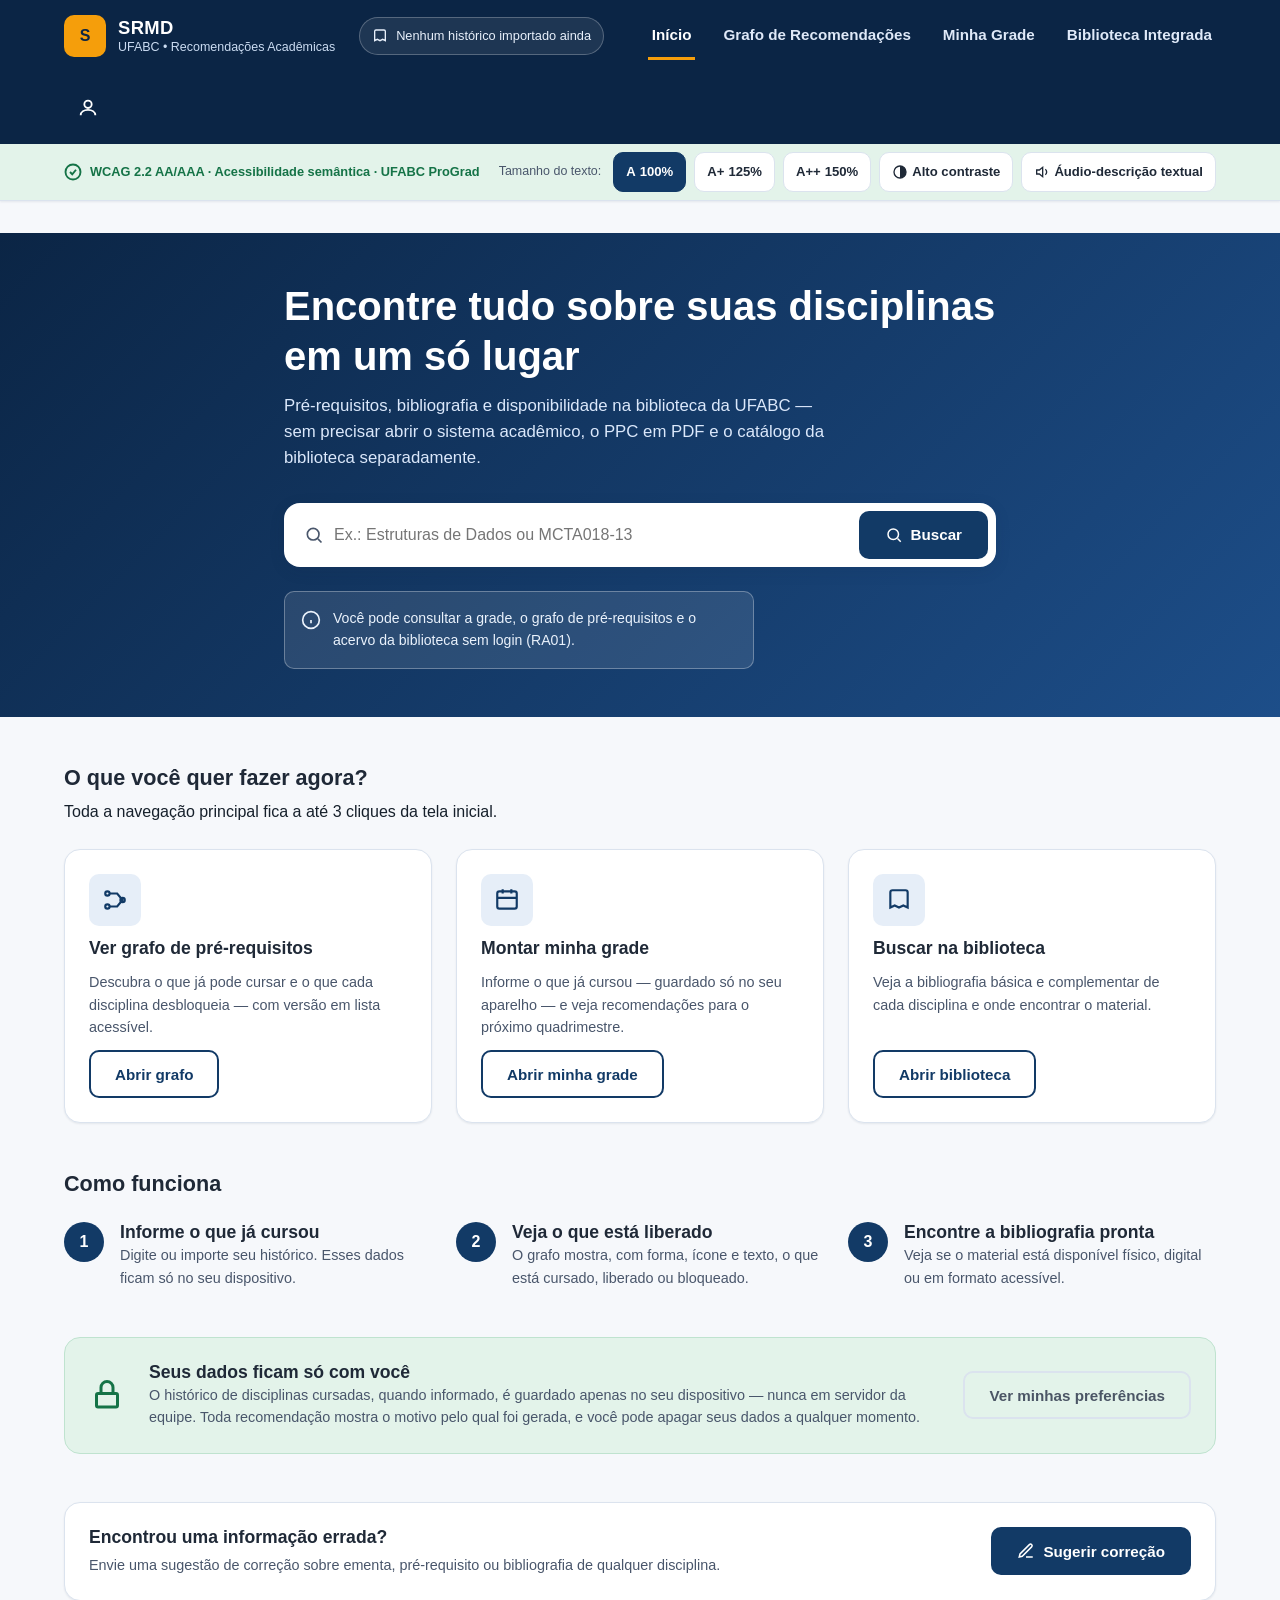
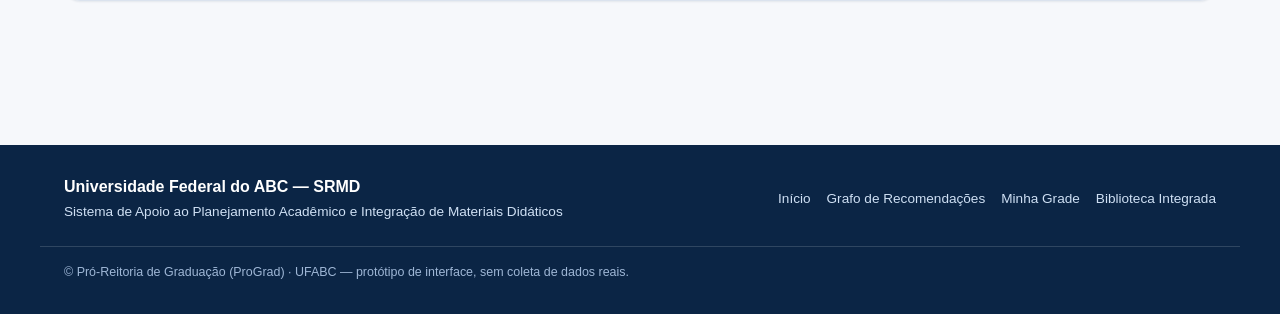
==== index.html @ f1bcd5de "Add files via upload" ====
<!DOCTYPE html>
<html lang="pt-BR">
<head>
<meta charset="UTF-8">
<meta name="viewport" content="width=device-width, initial-scale=1.0">
<title>SRMD — Sistema de Recomendação de Matérias e Disciplinas | UFABC</title>
<link rel="stylesheet" href="css/style.css">
</head>
<body>
<a class="skip-link" href="#conteudo-principal">Pular para o conteúdo principal</a>

<header class="site-header">
  <div class="header-top">
    <div class="container header-top-inner">
      <a class="brand" href="index.html" aria-label="SRMD, página inicial">
        <span class="brand-logo" aria-hidden="true">S</span>
        <span class="brand-text">
          <span class="brand-mark">SRMD</span>
          <span class="brand-sub">UFABC • Recomendações Acadêmicas</span>
        </span>
      </a>
      <span class="history-chip">
        <svg viewBox="0 0 24 24" fill="none" stroke="currentColor" stroke-width="2" aria-hidden="true"><path d="M4 19V5a2 2 0 0 1 2-2h12a2 2 0 0 1 2 2v14l-4-2-4 2-4-2-4 2z"/></svg>
        <span>Nenhum histórico importado ainda</span>
      </span>
      <nav class="main-nav" aria-label="Navegação principal" id="main-nav-mobile">
        <ul>
          <li><a href="index.html" aria-current="page">Início</a></li>
          <li><a href="grafo.html">Grafo de Recomendações</a></li>
          <li><a href="grade.html">Minha Grade</a></li>
          <li><a href="biblioteca.html">Biblioteca Integrada</a></li>
        </ul>
      </nav>
      <button class="icon-btn user-btn" aria-label="Minha conta (login opcional)" title="Login opcional (RA02)">
        <svg viewBox="0 0 24 24" fill="none" stroke="currentColor" stroke-width="2" aria-hidden="true"><circle cx="12" cy="8" r="4"/><path d="M4 20c0-4 4-6 8-6s8 2 8 6"/></svg>
      </button>
      <button class="icon-btn nav-toggle" aria-label="Abrir menu de navegação" aria-expanded="false" aria-controls="main-nav-mobile">
        <svg viewBox="0 0 24 24" fill="none" stroke="currentColor" stroke-width="2" aria-hidden="true"><path d="M3 6h18M3 12h18M3 18h18"/></svg>
      </button>
    </div>
  </div>

  <div class="a11y-bar">
    <div class="container a11y-bar-inner">
      <span class="wcag-badge">
        <svg viewBox="0 0 24 24" fill="none" stroke="currentColor" stroke-width="2.5" aria-hidden="true"><circle cx="12" cy="12" r="10"/><path d="M8 12l3 3 5-6"/></svg>
        WCAG 2.2 AA/AAA · Acessibilidade semântica · UFABC ProGrad
      </span>
      <div class="a11y-controls" role="group" aria-label="Preferências de exibição">
        <span class="a11y-label">Tamanho do texto:</span>
        <button class="fontsize-btn" data-size="100" aria-pressed="true">A <span>100%</span></button>
        <button class="fontsize-btn" data-size="125" aria-pressed="false">A+ <span>125%</span></button>
        <button class="fontsize-btn" data-size="150" aria-pressed="false">A++ <span>150%</span></button>
        <button class="contrast-btn" id="contrast-toggle" aria-pressed="false">
          <svg viewBox="0 0 24 24" fill="none" stroke="currentColor" stroke-width="2" aria-hidden="true"><circle cx="12" cy="12" r="9"/><path d="M12 3a9 9 0 0 1 0 18z" fill="currentColor" stroke="none"/></svg>
          Alto contraste
        </button>
        <button class="audio-btn" id="audio-toggle" aria-pressed="false">
          <svg viewBox="0 0 24 24" fill="none" stroke="currentColor" stroke-width="2" aria-hidden="true"><path d="M4 9v6h4l5 4V5L8 9H4z"/><path d="M17 8a5 5 0 0 1 0 8"/></svg>
          Áudio-descrição textual
        </button>
      </div>
    </div>
  </div>
</header>

<main id="conteudo-principal">

  <section class="hero">
    <div class="container hero-inner">
      <h1>Encontre tudo sobre suas disciplinas em um só lugar</h1>
      <p data-readaloud>
        Pré-requisitos, bibliografia e disponibilidade na biblioteca da UFABC —
        sem precisar abrir o sistema acadêmico, o PPC em PDF e o catálogo da biblioteca separadamente.
      </p>

      <form class="search-form" action="grafo.html" role="search">
        <label for="busca-disciplina" class="sr-only">Buscar disciplina por nome ou código</label>
        <div class="input-wrap">
          <svg viewBox="0 0 24 24" fill="none" stroke="currentColor" stroke-width="2" aria-hidden="true"><circle cx="11" cy="11" r="7"/><path d="M21 21l-4.3-4.3"/></svg>
          <input type="search" id="busca-disciplina" name="busca" placeholder="Ex.: Estruturas de Dados ou MCTA018-13">
        </div>
        <button type="submit" class="btn btn-primary">
          <svg viewBox="0 0 24 24" fill="none" stroke="currentColor" stroke-width="2" aria-hidden="true"><circle cx="11" cy="11" r="7"/><path d="M21 21l-4.3-4.3"/></svg>
          Buscar
        </button>
      </form>

      <div class="hero-note">
        <svg viewBox="0 0 24 24" fill="none" stroke="currentColor" stroke-width="2" aria-hidden="true"><circle cx="12" cy="12" r="10"/><path d="M12 16v-4M12 8h.01"/></svg>
        <span>Você pode consultar a grade, o grafo de pré-requisitos e o acervo da biblioteca sem login (RA01).</span>
      </div>
    </div>
  </section>

  <div class="container">

    <section class="section" style="margin-top:var(--space-7);">
      <div class="section-head">
        <h2>O que você quer fazer agora?</h2>
        <p>Toda a navegação principal fica a até 3 cliques da tela inicial.</p>
      </div>
      <div class="quick-grid">
        <div class="card quick-card">
          <span class="quick-card-icon" aria-hidden="true">
            <svg viewBox="0 0 24 24" fill="none" stroke="currentColor" stroke-width="2"><circle cx="5" cy="6" r="2"/><circle cx="5" cy="18" r="2"/><circle cx="19" cy="12" r="2"/><path d="M7 6h7l5 6-5 6H7"/></svg>
          </span>
          <h3>Ver grafo de pré-requisitos</h3>
          <p class="text-muted" style="font-size:.9rem;">Descubra o que já pode cursar e o que cada disciplina desbloqueia — com versão em lista acessível.</p>
          <a class="btn btn-secondary" href="grafo.html">Abrir grafo</a>
        </div>
        <div class="card quick-card">
          <span class="quick-card-icon" aria-hidden="true">
            <svg viewBox="0 0 24 24" fill="none" stroke="currentColor" stroke-width="2"><rect x="3" y="4" width="18" height="16" rx="2"/><path d="M8 2v4M16 2v4M3 10h18"/></svg>
          </span>
          <h3>Montar minha grade</h3>
          <p class="text-muted" style="font-size:.9rem;">Informe o que já cursou — guardado só no seu aparelho — e veja recomendações para o próximo quadrimestre.</p>
          <a class="btn btn-secondary" href="grade.html">Abrir minha grade</a>
        </div>
        <div class="card quick-card">
          <span class="quick-card-icon" aria-hidden="true">
            <svg viewBox="0 0 24 24" fill="none" stroke="currentColor" stroke-width="2"><path d="M4 19V5a2 2 0 0 1 2-2h12a2 2 0 0 1 2 2v14l-4-2-4 2-4-2-4 2z"/></svg>
          </span>
          <h3>Buscar na biblioteca</h3>
          <p class="text-muted" style="font-size:.9rem;">Veja a bibliografia básica e complementar de cada disciplina e onde encontrar o material.</p>
          <a class="btn btn-secondary" href="biblioteca.html">Abrir biblioteca</a>
        </div>
      </div>
    </section>

    <section class="section">
      <div class="section-head">
        <h2>Como funciona</h2>
      </div>
      <div class="steps">
        <div class="step">
          <span class="step-num" aria-hidden="true">1</span>
          <div>
            <h3>Informe o que já cursou</h3>
            <p class="text-muted" style="font-size:.9rem;">Digite ou importe seu histórico. Esses dados ficam só no seu dispositivo.</p>
          </div>
        </div>
        <div class="step">
          <span class="step-num" aria-hidden="true">2</span>
          <div>
            <h3>Veja o que está liberado</h3>
            <p class="text-muted" style="font-size:.9rem;">O grafo mostra, com forma, ícone e texto, o que está cursado, liberado ou bloqueado.</p>
          </div>
        </div>
        <div class="step">
          <span class="step-num" aria-hidden="true">3</span>
          <div>
            <h3>Encontre a bibliografia pronta</h3>
            <p class="text-muted" style="font-size:.9rem;">Veja se o material está disponível físico, digital ou em formato acessível.</p>
          </div>
        </div>
      </div>
    </section>

    <section class="section">
      <div class="privacy-banner">
        <svg viewBox="0 0 24 24" fill="none" stroke="currentColor" stroke-width="2" aria-hidden="true"><rect x="5" y="11" width="14" height="9" rx="1"/><path d="M8 11V7a4 4 0 0 1 8 0v4"/></svg>
        <div class="content">
          <h3>Seus dados ficam só com você</h3>
          <p class="text-muted" style="font-size:.9rem;">
            O histórico de disciplinas cursadas, quando informado, é guardado apenas no seu dispositivo — nunca em servidor da equipe.
            Toda recomendação mostra o motivo pelo qual foi gerada, e você pode apagar seus dados a qualquer momento.
          </p>
        </div>
        <a class="btn btn-ghost" href="grade.html">Ver minhas preferências</a>
      </div>
    </section>

    <section class="section" id="sugestao">
      <div class="card" style="display:flex;gap:var(--space-5);align-items:center;flex-wrap:wrap;justify-content:space-between;">
        <div>
          <h3>Encontrou uma informação errada?</h3>
          <p class="text-muted" style="font-size:.9rem;margin-top:.3rem;">
            Envie uma sugestão de correção sobre ementa, pré-requisito ou bibliografia de qualquer disciplina.
          </p>
        </div>
        <a class="btn btn-primary" href="mailto:equipe-srmd@aluno.ufabc.edu.br?subject=Sugest%C3%A3o%20de%20corre%C3%A7%C3%A3o%20SRMD">
          <svg viewBox="0 0 24 24" fill="none" stroke="currentColor" stroke-width="2" aria-hidden="true"><path d="M12 20h9M16.5 3.5a2.1 2.1 0 0 1 3 3L7 19l-4 1 1-4z"/></svg>
          Sugerir correção
        </a>
      </div>
    </section>

  </div>
</main>

<footer class="site-footer">
  <div class="container footer-inner">
    <div>
      <h2>Universidade Federal do ABC — SRMD</h2>
      <p>Sistema de Apoio ao Planejamento Acadêmico e Integração de Materiais Didáticos</p>
    </div>
    <nav class="footer-links" aria-label="Links do rodapé">
      <a href="index.html">Início</a>
      <a href="grafo.html">Grafo de Recomendações</a>
      <a href="grade.html">Minha Grade</a>
      <a href="biblioteca.html">Biblioteca Integrada</a>
    </nav>
  </div>
  <div class="container footer-bottom">© Pró-Reitoria de Graduação (ProGrad) · UFABC — protótipo de interface, sem coleta de dados reais.</div>
</footer>

<script src="js/script.js"></script>
</body>
</html>
---- css/style.css ----
/* =========================================================
   SRMD — Sistema de Recomendação de Matérias e Disciplinas
   Protótipo de front-end (apenas interface, sem backend)
   ========================================================= */

/* ---------- Reset básico ---------- */
*, *::before, *::after { box-sizing: border-box; }
html, body, h1, h2, h3, h4, p, ul, ol, li, figure, blockquote { margin: 0; padding: 0; }
ul, ol { list-style: none; }
img, svg { display: block; max-width: 100%; }
a { color: inherit; text-decoration: none; }
button { font: inherit; color: inherit; background: none; border: none; cursor: pointer; }
input, select, textarea { font: inherit; color: inherit; }

/* ---------- Tokens ---------- */
:root {
  --blue-900: #0b2545;
  --blue-800: #123a66;
  --blue-700: #1d4e89;
  --blue-100: #e6eef8;

  --green-700: #157347;
  --green-100: #e3f3ea;

  --slate-800: #1f2937;
  --slate-600: #4b5565;
  --slate-100: #eef1f5;

  --amber-500: #f59e0b;
  --amber-100: #fff4e0;

  --red-700: #b91c1c;
  --red-100: #fdeaea;

  --text: #16202b;
  --text-muted: #49566b;
  --bg: #f6f8fb;
  --surface: #ffffff;
  --border: #dbe3ee;

  --radius-sm: 6px;
  --radius-md: 10px;
  --radius-lg: 16px;

  --shadow-sm: 0 1px 2px rgba(15, 35, 65, .08);
  --shadow-md: 0 4px 16px rgba(15, 35, 65, .10);

  --space-1: .25rem;
  --space-2: .5rem;
  --space-3: .75rem;
  --space-4: 1rem;
  --space-5: 1.5rem;
  --space-6: 2rem;
  --space-7: 3rem;

  --max-width: 1200px;
}

html { font-size: 16px; scroll-behavior: smooth; }
html[data-fontsize="125"] { font-size: 18px; }
html[data-fontsize="150"] { font-size: 21px; }

/* ---------- Alto contraste ---------- */
html[data-contrast="high"] {
  --blue-900: #000000;
  --blue-800: #000000;
  --blue-700: #0033cc;
  --blue-100: #ffffff;
  --green-700: #006400;
  --green-100: #ffffff;
  --slate-800: #000000;
  --slate-600: #000000;
  --slate-100: #ffffff;
  --amber-500: #ff8c00;
  --amber-100: #ffffff;
  --text: #000000;
  --text-muted: #000000;
  --bg: #ffffff;
  --surface: #ffffff;
  --border: #000000;
  --shadow-sm: none;
  --shadow-md: none;
}
html[data-contrast="high"] * { text-shadow: none !important; }
html[data-contrast="high"] .site-header,
html[data-contrast="high"] .a11y-bar,
html[data-contrast="high"] .btn-primary,
html[data-contrast="high"] .site-footer { border-bottom: 2px solid #000; }
html[data-contrast="high"] .card,
html[data-contrast="high"] .node,
html[data-contrast="high"] .chip,
html[data-contrast="high"] .input,
html[data-contrast="high"] .summary-box,
html[data-contrast="high"] .legend-card { border: 2px solid #000 !important; }

body {
  font-family: "Segoe UI", -apple-system, BlinkMacSystemFont, Roboto, Arial, sans-serif;
  background: var(--bg);
  color: var(--text);
  line-height: 1.55;
  -webkit-font-smoothing: antialiased;
}

.container {
  max-width: var(--max-width);
  margin: 0 auto;
  padding: 0 var(--space-5);
}

h1, h2, h3, h4 { color: var(--slate-800); font-weight: 700; line-height: 1.25; }
h1 { font-size: 1.9rem; }
h2 { font-size: 1.35rem; }
h3 { font-size: 1.1rem; }
p { color: var(--text); }
.text-muted { color: var(--text-muted); }

/* ---------- Foco visível (obrigatório p/ navegação por teclado) ---------- */
a:focus-visible,
button:focus-visible,
input:focus-visible,
select:focus-visible,
textarea:focus-visible,
[tabindex]:focus-visible {
  outline: 3px solid var(--amber-500);
  outline-offset: 2px;
  border-radius: var(--radius-sm);
}

/* ---------- Skip link ---------- */
.skip-link {
  position: absolute;
  left: -9999px;
  top: 0;
  background: var(--blue-900);
  color: #fff;
  padding: var(--space-3) var(--space-5);
  z-index: 1000;
  border-radius: 0 0 var(--radius-md) 0;
  font-weight: 600;
}
.skip-link:focus {
  left: 0;
}

/* ---------- sr-only ---------- */
.sr-only {
  position: absolute;
  width: 1px; height: 1px;
  padding: 0; margin: -1px;
  overflow: hidden;
  clip: rect(0,0,0,0);
  white-space: nowrap;
  border: 0;
}

/* =========================================================
   Cabeçalho
   ========================================================= */
.site-header { background: var(--surface); box-shadow: var(--shadow-sm); position: sticky; top: 0; z-index: 100; }

.header-top { background: var(--blue-900); color: #fff; }
.header-top-inner {
  display: flex;
  align-items: center;
  gap: var(--space-5);
  min-height: 72px;
  flex-wrap: wrap;
  padding-top: var(--space-3);
  padding-bottom: var(--space-3);
}

.brand { display: flex; align-items: center; gap: var(--space-3); min-height: 48px; }
.brand-logo {
  width: 42px; height: 42px; border-radius: var(--radius-md);
  background: var(--amber-500);
  display: flex; align-items: center; justify-content: center;
  color: var(--blue-900); font-weight: 800; font-size: 1rem; flex-shrink: 0;
}
.brand-text { display: flex; flex-direction: column; line-height: 1.2; }
.brand-mark { font-weight: 800; font-size: 1.15rem; letter-spacing: .02em; }
.brand-sub { font-size: .78rem; color: #cbdcf2; }

.history-chip {
  display: flex; align-items: center; gap: var(--space-2);
  background: rgba(255,255,255,.08);
  border: 1px solid rgba(255,255,255,.25);
  padding: var(--space-2) var(--space-3);
  border-radius: 999px;
  font-size: .8rem;
  color: #e8f0fb;
  white-space: nowrap;
}
.history-chip svg { width: 16px; height: 16px; flex-shrink: 0; }

.main-nav { margin-left: auto; }
.main-nav ul { display: flex; gap: var(--space-5); }
.main-nav a {
  display: flex; align-items: center; min-height: 48px;
  font-weight: 600; font-size: .95rem; color: #dfe9f8;
  border-bottom: 3px solid transparent;
  padding: 0 var(--space-1);
}
.main-nav a:hover { color: #fff; }
.main-nav a[aria-current="page"] {
  color: #fff;
  border-bottom-color: var(--amber-500);
}

.icon-btn {
  width: 48px; height: 48px;
  display: flex; align-items: center; justify-content: center;
  border-radius: var(--radius-md);
  color: #fff;
}
.icon-btn svg { width: 22px; height: 22px; }
.icon-btn:hover { background: rgba(255,255,255,.12); }

.nav-toggle { display: none; }

/* Barra de acessibilidade */
.a11y-bar { background: var(--green-100); border-bottom: 1px solid var(--border); }
.a11y-bar-inner {
  display: flex; align-items: center; justify-content: space-between;
  gap: var(--space-4); flex-wrap: wrap;
  padding-top: var(--space-2); padding-bottom: var(--space-2);
}
.wcag-badge {
  display: flex; align-items: center; gap: var(--space-2);
  font-size: .8rem; font-weight: 700; color: var(--green-700);
}
.wcag-badge svg { width: 18px; height: 18px; flex-shrink: 0; }

.a11y-controls { display: flex; align-items: center; gap: var(--space-2); flex-wrap: wrap; }
.a11y-label { font-size: .78rem; color: var(--text-muted); margin-right: var(--space-1); }

.fontsize-btn, .contrast-btn, .audio-btn {
  display: inline-flex; align-items: center; gap: var(--space-1);
  min-height: 40px; padding: 0 var(--space-3);
  border: 1px solid var(--border);
  border-radius: var(--radius-md);
  background: var(--surface);
  font-size: .82rem; font-weight: 600;
  color: var(--slate-800);
}
.fontsize-btn[aria-pressed="true"],
.contrast-btn[aria-pressed="true"],
.audio-btn[aria-pressed="true"] {
  background: var(--blue-800); color: #fff; border-color: var(--blue-800);
}
.contrast-btn svg, .audio-btn svg { width: 16px; height: 16px; }

/* Nav mobile */
@media (max-width: 900px) {
  .main-nav {
    position: fixed; inset: 0 0 0 auto; width: min(320px, 85%);
    background: var(--blue-900);
    padding: var(--space-6) var(--space-5);
    transform: translateX(100%);
    transition: transform .2s ease;
    z-index: 200;
  }
  .main-nav.is-open { transform: translateX(0); }
  .main-nav ul { flex-direction: column; gap: var(--space-4); }
  .main-nav a { min-height: 48px; font-size: 1.05rem; }
  .history-chip { display: none; }
  .nav-toggle { display: flex; }
}

/* =========================================================
   Layout genérico
   ========================================================= */
main { padding: var(--space-6) 0 var(--space-7); }

.section { margin-bottom: var(--space-7); }
.section-head { margin-bottom: var(--space-5); max-width: 70ch; }
.section-head p { margin-top: var(--space-2); }

.card {
  background: var(--surface);
  border: 1px solid var(--border);
  border-radius: var(--radius-lg);
  box-shadow: var(--shadow-sm);
  padding: var(--space-5);
}

/* Botões */
.btn {
  display: inline-flex; align-items: center; justify-content: center; gap: var(--space-2);
  min-height: 48px; padding: 0 var(--space-5);
  border-radius: var(--radius-md);
  font-weight: 700; font-size: .95rem;
  border: 2px solid transparent;
}
.btn svg { width: 18px; height: 18px; }
.btn-primary { background: var(--blue-800); color: #fff; }
.btn-primary:hover { background: var(--blue-900); }
.btn-secondary { background: var(--surface); color: var(--blue-800); border-color: var(--blue-800); }
.btn-secondary:hover { background: var(--blue-100); }
.btn-accent { background: var(--green-700); color: #fff; }
.btn-accent:hover { background: #0f5c37; }
.btn-ghost { background: transparent; color: var(--slate-600); border-color: var(--border); }
.btn-ghost:hover { background: var(--slate-100); }
.btn-danger-ghost { background: transparent; color: var(--red-700); border-color: var(--red-100); }
.btn-danger-ghost:hover { background: var(--red-100); }
.btn-sm { min-height: 40px; padding: 0 var(--space-4); font-size: .85rem; }
.btn[aria-pressed="true"] { background: var(--blue-900); color: #fff; }
.btn-block { width: 100%; }

/* Badges / Tags */
.badge {
  display: inline-flex; align-items: center; gap: var(--space-1);
  padding: var(--space-1) var(--space-3);
  border-radius: 999px;
  font-size: .78rem; font-weight: 700;
}
.badge svg { width: 14px; height: 14px; }
.badge-blue { background: var(--blue-100); color: var(--blue-800); }
.badge-green { background: var(--green-100); color: var(--green-700); }
.badge-slate { background: var(--slate-100); color: var(--slate-600); }
.badge-amber { background: var(--amber-100); color: #8a5300; }

/* =========================================================
   HOME
   ========================================================= */
.hero {
  background: linear-gradient(135deg, var(--blue-900), var(--blue-700));
  color: #fff;
  padding: var(--space-7) 0;
}
.hero-inner { max-width: 760px; }
.hero h1 { color: #fff; font-size: clamp(1.7rem, 4vw, 2.5rem); }
.hero p { color: #dbe8fb; margin-top: var(--space-3); font-size: 1.05rem; max-width: 60ch; }

.search-form {
  margin-top: var(--space-6);
  display: flex; gap: var(--space-2);
  background: #fff;
  border-radius: var(--radius-lg);
  padding: var(--space-2);
  box-shadow: var(--shadow-md);
  flex-wrap: wrap;
}
.search-form .input-wrap {
  flex: 1 1 260px;
  display: flex; align-items: center; gap: var(--space-2);
  padding: 0 var(--space-3);
}
.search-form .input-wrap svg { width: 20px; height: 20px; color: var(--text-muted); flex-shrink: 0; }
.search-form input {
  border: none; outline: none; width: 100%;
  min-height: 48px; font-size: 1rem; color: var(--text);
  background: transparent;
}
.search-form label { display: block; }

.hero-note {
  margin-top: var(--space-5);
  display: flex; align-items: flex-start; gap: var(--space-3);
  background: rgba(255,255,255,.1);
  border: 1px solid rgba(255,255,255,.3);
  border-radius: var(--radius-md);
  padding: var(--space-4);
  font-size: .88rem; color: #eaf2fc;
  max-width: 60ch;
}
.hero-note svg { width: 20px; height: 20px; flex-shrink: 0; margin-top: 2px; }

.quick-grid {
  display: grid; grid-template-columns: repeat(3, 1fr); gap: var(--space-5);
}
@media (max-width: 800px) { .quick-grid { grid-template-columns: 1fr; } }

.quick-card {
  display: flex; flex-direction: column; gap: var(--space-3);
  height: 100%;
}
.quick-card-icon {
  width: 52px; height: 52px; border-radius: var(--radius-md);
  display: flex; align-items: center; justify-content: center;
  background: var(--blue-100); color: var(--blue-800);
}
.quick-card-icon svg { width: 26px; height: 26px; }
.quick-card .btn { margin-top: auto; align-self: flex-start; }

.steps { display: grid; grid-template-columns: repeat(3, 1fr); gap: var(--space-5); }
@media (max-width: 800px) { .steps { grid-template-columns: 1fr; } }
.step { display: flex; gap: var(--space-4); }
.step-num {
  flex-shrink: 0; width: 40px; height: 40px; border-radius: 50%;
  background: var(--blue-800); color: #fff; font-weight: 800;
  display: flex; align-items: center; justify-content: center;
}

.privacy-banner {
  display: flex; align-items: center; gap: var(--space-5); flex-wrap: wrap;
  background: var(--green-100); border: 1px solid #bfe3cf;
  border-radius: var(--radius-lg); padding: var(--space-5);
}
.privacy-banner svg { width: 36px; height: 36px; color: var(--green-700); flex-shrink: 0; }
.privacy-banner .content { flex: 1 1 320px; }

/* =========================================================
   TELA: GRAFO DE RECOMENDAÇÕES
   ========================================================= */
.discipline-head {
  display: flex; flex-wrap: wrap; justify-content: space-between; gap: var(--space-5);
  align-items: flex-start;
}
.discipline-meta { display: flex; gap: var(--space-2); flex-wrap: wrap; align-items: center; margin-bottom: var(--space-2); }
.discipline-meta .code { font-family: "Consolas", monospace; font-weight: 700; color: var(--text-muted); font-size: .85rem; }

.view-toggle { display: inline-flex; border: 2px solid var(--blue-800); border-radius: var(--radius-md); overflow: hidden; }
.view-toggle button {
  min-height: 48px; padding: 0 var(--space-5);
  background: #fff; color: var(--blue-800); font-weight: 700;
  display: flex; align-items: center; gap: var(--space-2);
}
.view-toggle button svg { width: 18px; height: 18px; }
.view-toggle button[aria-pressed="true"] { background: var(--blue-800); color: #fff; }

.summary-box {
  display: flex; gap: var(--space-4);
  background: var(--blue-100); border: 1px solid #c5d9f1;
  border-radius: var(--radius-lg); padding: var(--space-5);
}
.summary-box svg { width: 28px; height: 28px; color: var(--blue-800); flex-shrink: 0; }
.summary-box h2 { font-size: 1rem; color: var(--blue-900); margin-bottom: var(--space-2); }
.summary-box p { font-size: .95rem; }
.summary-box strong { color: var(--slate-800); }

/* Legenda */
.legend-grid { display: grid; grid-template-columns: repeat(3, 1fr); gap: var(--space-4); margin-top: var(--space-4); }
@media (max-width: 800px) { .legend-grid { grid-template-columns: 1fr; } }
.legend-card {
  display: flex; align-items: center; gap: var(--space-3);
  border: 2px solid var(--border); border-radius: var(--radius-md);
  padding: var(--space-3) var(--space-4);
}
.legend-shape {
  flex-shrink: 0; width: 44px; height: 44px;
  display: flex; align-items: center; justify-content: center;
  color: #fff;
}
.legend-shape svg { width: 22px; height: 22px; }
.legend-shape.shape-star { background: var(--slate-800); clip-path: polygon(50% 0%, 61% 35%, 98% 35%, 68% 57%, 79% 91%, 50% 70%, 21% 91%, 32% 57%, 2% 35%, 39% 35%); }
.legend-shape.shape-circle { background: var(--green-700); border-radius: 50%; }
.legend-shape.shape-square { background: var(--slate-600); border-radius: var(--radius-sm); }
.legend-text strong { display: block; font-size: .92rem; color: var(--slate-800); }
.legend-text span { font-size: .78rem; color: var(--text-muted); }

/* Grafo */
.graph-toolbar { display: flex; justify-content: space-between; align-items: center; flex-wrap: wrap; gap: var(--space-3); margin-bottom: var(--space-4); }

.graph-wrap { overflow-x: auto; padding-bottom: var(--space-3); }
.graph-columns { display: grid; grid-template-columns: repeat(4, minmax(190px, 1fr)); gap: var(--space-4); min-width: 760px; }
.graph-col-title {
  font-size: .72rem; font-weight: 800; text-transform: uppercase; letter-spacing: .04em;
  color: var(--text-muted); margin-bottom: var(--space-3); text-align: center;
  padding: var(--space-2); border-radius: var(--radius-sm); background: var(--slate-100);
}
.graph-col.is-focus .graph-col-title { background: var(--amber-100); color: #8a5300; }
.graph-col { display: flex; flex-direction: column; gap: var(--space-3); align-items: center; }

.node {
  width: 100%; min-height: 60px;
  display: flex; align-items: center; gap: var(--space-3);
  padding: var(--space-3);
  border-radius: var(--radius-md);
  border: 2px solid var(--border);
  background: var(--surface);
  text-align: left;
}
.node-shape {
  flex-shrink: 0; width: 36px; height: 36px;
  display: flex; align-items: center; justify-content: center;
  color: #fff;
}
.node-shape svg { width: 18px; height: 18px; }
.node-code { font-size: .68rem; font-family: "Consolas", monospace; color: var(--text-muted); display: block; }
.node-name { font-size: .85rem; font-weight: 700; color: var(--slate-800); display: block; }
.node-status { font-size: .72rem; font-weight: 700; display: block; margin-top: 2px; }

.node.is-cursada { border-color: var(--slate-800); }
.node.is-cursada .node-shape { background: var(--slate-800); clip-path: polygon(50% 0%, 61% 35%, 98% 35%, 68% 57%, 79% 91%, 50% 70%, 21% 91%, 32% 57%, 2% 35%, 39% 35%); }
.node.is-cursada .node-status { color: var(--slate-800); }

.node.is-liberada { border-color: var(--green-700); background: var(--green-100); }
.node.is-liberada .node-shape { background: var(--green-700); border-radius: 50%; }
.node.is-liberada .node-status { color: var(--green-700); }

.node.is-bloqueada { border-color: var(--slate-600); opacity: .92; }
.node.is-bloqueada .node-shape { background: var(--slate-600); border-radius: var(--radius-sm); }
.node.is-bloqueada .node-status { color: var(--slate-600); }

.node.is-foco {
  border-color: var(--amber-500); border-width: 3px;
  box-shadow: 0 0 0 4px var(--amber-100);
  min-height: 84px;
}
.node.is-foco .node-shape { width: 44px; height: 44px; }
.node.is-foco .node-shape svg { width: 22px; height: 22px; }

.graph-connector { width: 2px; height: 20px; background: var(--border); }

/* Lista acessível (alternativa ao grafo) */
.list-view ol { display: flex; flex-direction: column; gap: var(--space-3); }
.list-view li {
  border: 1px solid var(--border); border-radius: var(--radius-md);
  padding: var(--space-4); background: var(--surface);
}
.list-view li strong { color: var(--slate-800); }
.list-view .list-status { font-weight: 700; margin-top: var(--space-1); display: inline-block; }
.list-view .status-cursada { color: var(--slate-800); }
.list-view .status-liberada { color: var(--green-700); }
.list-view .status-bloqueada { color: var(--slate-600); }
.list-view ul.sub-list { margin-top: var(--space-2); padding-left: var(--space-5); list-style: disc; }
.list-view ul.sub-list li { border: none; padding: var(--space-1) 0; background: transparent; }

[hidden] { display: none !important; }

/* Painel inferior */
.detail-grid { display: grid; grid-template-columns: repeat(3, 1fr); gap: var(--space-4); margin-top: var(--space-5); }
@media (max-width: 900px) { .detail-grid { grid-template-columns: 1fr; } }
.detail-card h3 { font-size: .95rem; display: flex; align-items: center; gap: var(--space-2); margin-bottom: var(--space-3); }
.detail-card h3 svg { width: 18px; height: 18px; color: var(--blue-800); }
.detail-card ul { display: flex; flex-direction: column; gap: var(--space-2); font-size: .88rem; }
.detail-card li { display: flex; align-items: center; gap: var(--space-2); }
.detail-card li svg { width: 16px; height: 16px; flex-shrink: 0; }

/* =========================================================
   MINHA GRADE
   ========================================================= */
.two-col { display: grid; grid-template-columns: 1.1fr 1.5fr; gap: var(--space-6); align-items: start; }
@media (max-width: 950px) { .two-col { grid-template-columns: 1fr; } }

.input-row { display: flex; gap: var(--space-2); margin-top: var(--space-4); flex-wrap: wrap; }
.input {
  flex: 1 1 200px; min-height: 48px; padding: 0 var(--space-4);
  border: 2px solid var(--border); border-radius: var(--radius-md);
  background: var(--surface); font-size: .95rem;
}
.input:focus-visible { border-color: var(--blue-800); }

.chip-list { display: flex; flex-wrap: wrap; gap: var(--space-2); margin-top: var(--space-4); min-height: 48px; }
.chip {
  display: inline-flex; align-items: center; gap: var(--space-2);
  background: var(--blue-100); color: var(--blue-900);
  border: 1px solid #c5d9f1; border-radius: 999px;
  padding: var(--space-2) var(--space-3); font-size: .85rem; font-weight: 600;
}
.chip button {
  width: 24px; height: 24px; border-radius: 50%;
  display: flex; align-items: center; justify-content: center;
  background: rgba(13,58,102,.12);
}
.chip button svg { width: 12px; height: 12px; }
.chip-empty { font-size: .85rem; color: var(--text-muted); font-style: italic; }

.form-actions { display: flex; gap: var(--space-3); margin-top: var(--space-5); flex-wrap: wrap; }

.reco-list { display: flex; flex-direction: column; gap: var(--space-4); }
.reco-card {
  display: flex; flex-direction: column; gap: var(--space-3);
  border: 1px solid var(--border); border-radius: var(--radius-lg);
  padding: var(--space-5); background: var(--surface);
}
.reco-card-top { display: flex; justify-content: space-between; gap: var(--space-3); flex-wrap: wrap; }
.reco-reason {
  display: flex; gap: var(--space-2); align-items: flex-start;
  background: var(--amber-100); border-radius: var(--radius-md);
  padding: var(--space-3); font-size: .85rem; color: #6b4300;
}
.reco-reason svg { width: 18px; height: 18px; flex-shrink: 0; margin-top: 2px; }
.reco-actions { display: flex; gap: var(--space-2); flex-wrap: wrap; }

.reco-card.is-ignored { opacity: .55; }
.reco-card.is-ignored .reco-actions .btn-accent { display: none; }
.reco-card.is-accepted .reco-actions .btn-ghost { display: none; }
.reco-status-tag { display: none; }
.reco-card.is-accepted .reco-status-tag.accepted-tag,
.reco-card.is-ignored .reco-status-tag.ignored-tag { display: inline-flex; }

/* =========================================================
   BIBLIOTECA
   ========================================================= */
.filter-row { display: flex; gap: var(--space-2); flex-wrap: wrap; margin-top: var(--space-4); }
.filter-chip {
  min-height: 44px; padding: 0 var(--space-4);
  border: 2px solid var(--border); border-radius: 999px;
  font-weight: 600; font-size: .85rem; color: var(--slate-600);
  display: inline-flex; align-items: center; gap: var(--space-2);
}
.filter-chip svg { width: 16px; height: 16px; }
.filter-chip[aria-pressed="true"] { background: var(--blue-800); border-color: var(--blue-800); color: #fff; }

.biblio-list { display: flex; flex-direction: column; gap: var(--space-4); margin-top: var(--space-5); }
.biblio-card { display: flex; flex-direction: column; gap: var(--space-3); }
.biblio-top { display: flex; justify-content: space-between; gap: var(--space-3); flex-wrap: wrap; }
.biblio-meta { display: flex; gap: var(--space-3); flex-wrap: wrap; margin-top: var(--space-3); }
.availability {
  display: flex; align-items: center; gap: var(--space-2);
  font-size: .85rem; font-weight: 600; padding: var(--space-2) var(--space-3);
  border-radius: var(--radius-md); border: 1px solid var(--border);
}
.availability svg { width: 16px; height: 16px; }
.availability.ok { color: var(--green-700); background: var(--green-100); border-color: #bfe3cf; }
.availability.digital { color: var(--blue-800); background: var(--blue-100); border-color: #c5d9f1; }
.availability.a11y { color: #8a5300; background: var(--amber-100); border-color: #f4dba0; }

.biblio-bib { display: grid; grid-template-columns: 1fr 1fr; gap: var(--space-4); margin-top: var(--space-2); }
@media (max-width: 700px) { .biblio-bib { grid-template-columns: 1fr; } }
.biblio-bib h4 { font-size: .8rem; text-transform: uppercase; letter-spacing: .03em; color: var(--text-muted); margin-bottom: var(--space-2); }
.biblio-bib ul { font-size: .88rem; display: flex; flex-direction: column; gap: var(--space-1); }

/* =========================================================
   Rodapé
   ========================================================= */
.site-footer { background: var(--blue-900); color: #cfe0f4; padding: var(--space-6) 0; margin-top: var(--space-7); }
.footer-inner { display: flex; justify-content: space-between; gap: var(--space-5); flex-wrap: wrap; align-items: flex-start; }
.footer-inner h2 { color: #fff; font-size: 1rem; }
.footer-inner p { color: #cfe0f4; font-size: .85rem; margin-top: var(--space-1); }
.footer-links { display: flex; gap: var(--space-4); flex-wrap: wrap; font-size: .85rem; }
.footer-links a { min-height: 44px; display: inline-flex; align-items: center; }
.footer-links a:hover { text-decoration: underline; }
.footer-bottom { margin-top: var(--space-5); padding-top: var(--space-4); border-top: 1px solid rgba(255,255,255,.15); font-size: .78rem; color: #9fb7d6; }

/* Breadcrumb/link suggest correction */
.suggest-link { display: inline-flex; align-items: center; gap: var(--space-2); font-size: .85rem; color: var(--blue-800); font-weight: 600; min-height: 44px; }
.suggest-link svg { width: 16px; height: 16px; }
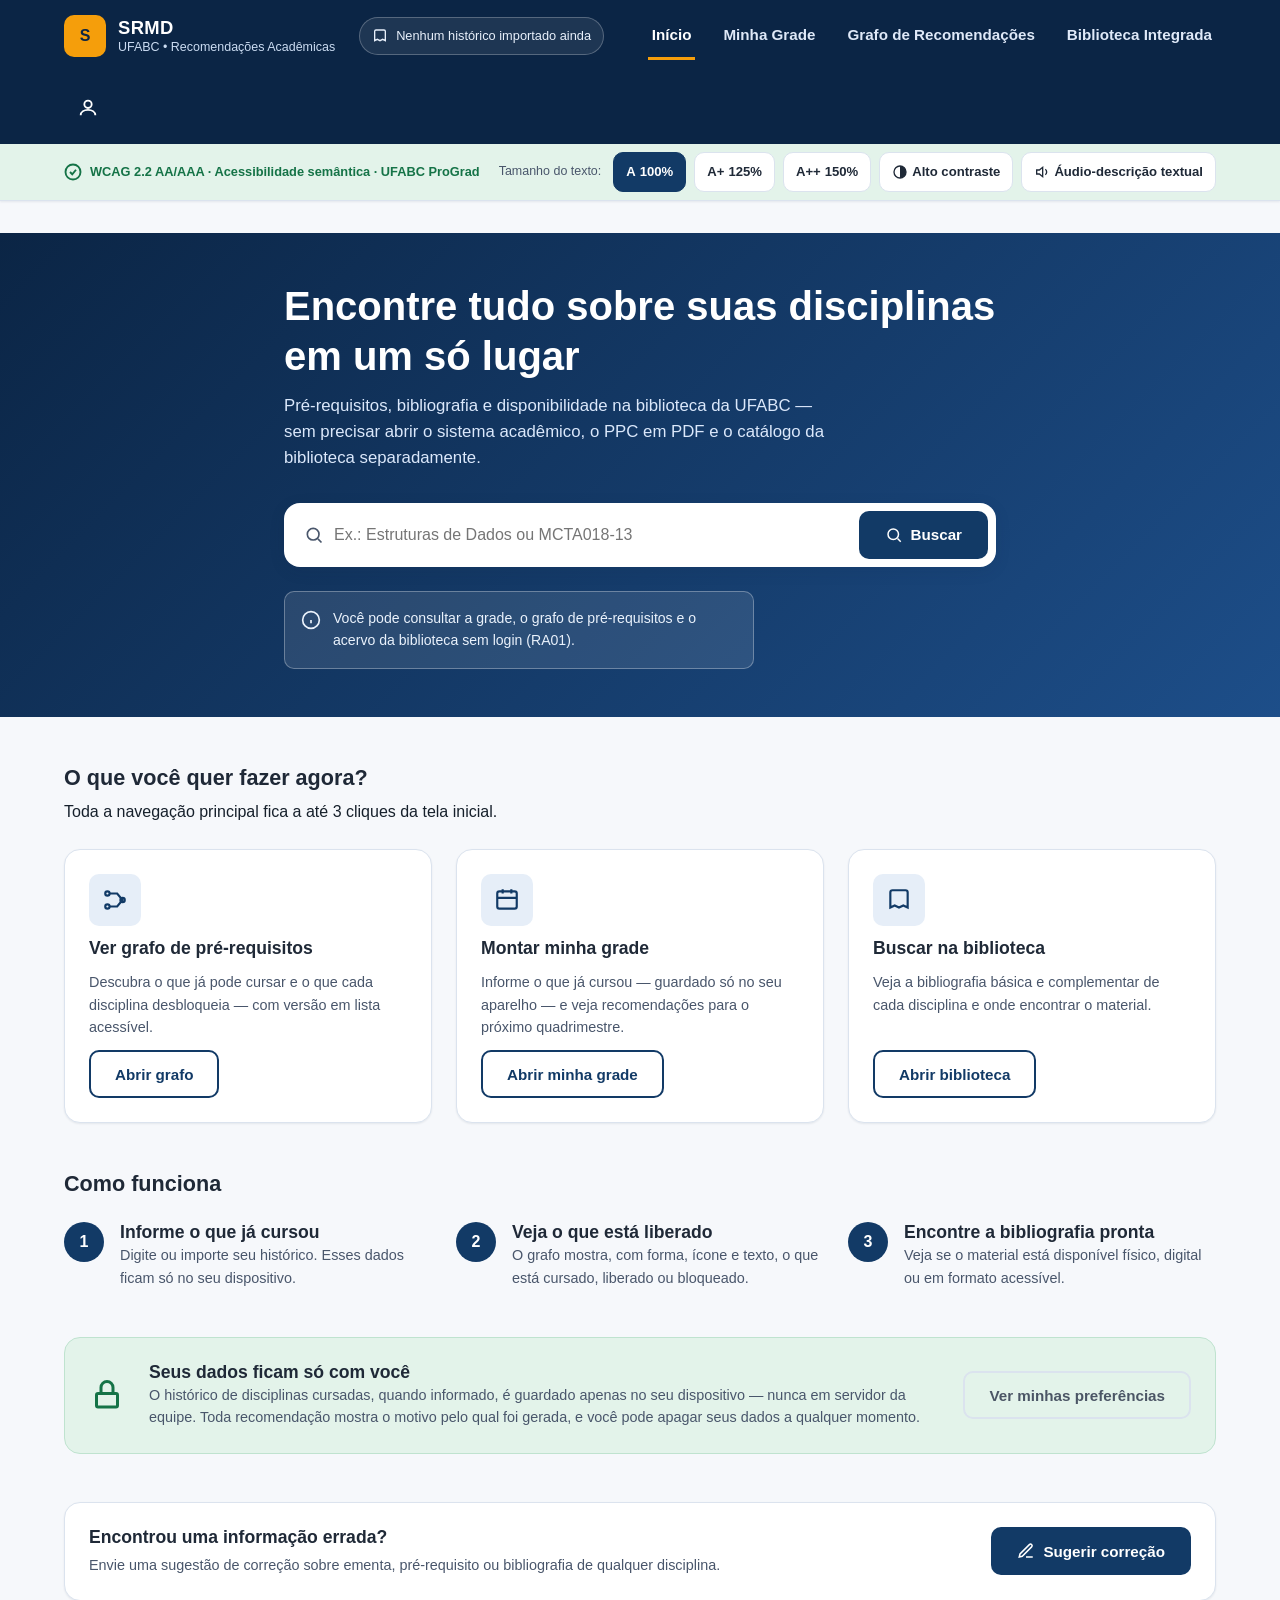
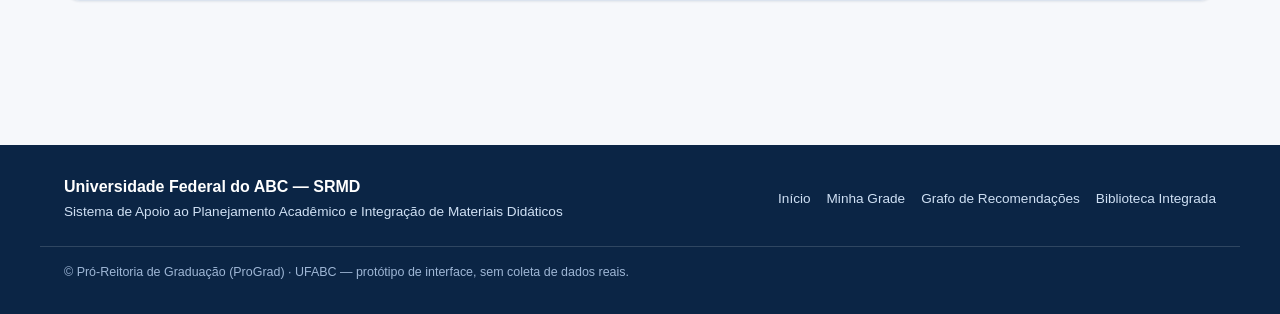
==== commit cf044b43: "alterações de busca e ordem dos botões" ====
--- a/index.html
+++ b/index.html
@@ -26,8 +26,8 @@
       <nav class="main-nav" aria-label="Navegação principal" id="main-nav-mobile">
         <ul>
           <li><a href="index.html" aria-current="page">Início</a></li>
+          <li><a href="grade.html">Minha Grade</a></li>
           <li><a href="grafo.html">Grafo de Recomendações</a></li>
-          <li><a href="grade.html">Minha Grade</a></li>
           <li><a href="biblioteca.html">Biblioteca Integrada</a></li>
         </ul>
       </nav>
@@ -197,8 +197,8 @@
     </div>
     <nav class="footer-links" aria-label="Links do rodapé">
       <a href="index.html">Início</a>
+      <a href="grade.html">Minha Grade</a>
       <a href="grafo.html">Grafo de Recomendações</a>
-      <a href="grade.html">Minha Grade</a>
       <a href="biblioteca.html">Biblioteca Integrada</a>
     </nav>
   </div>
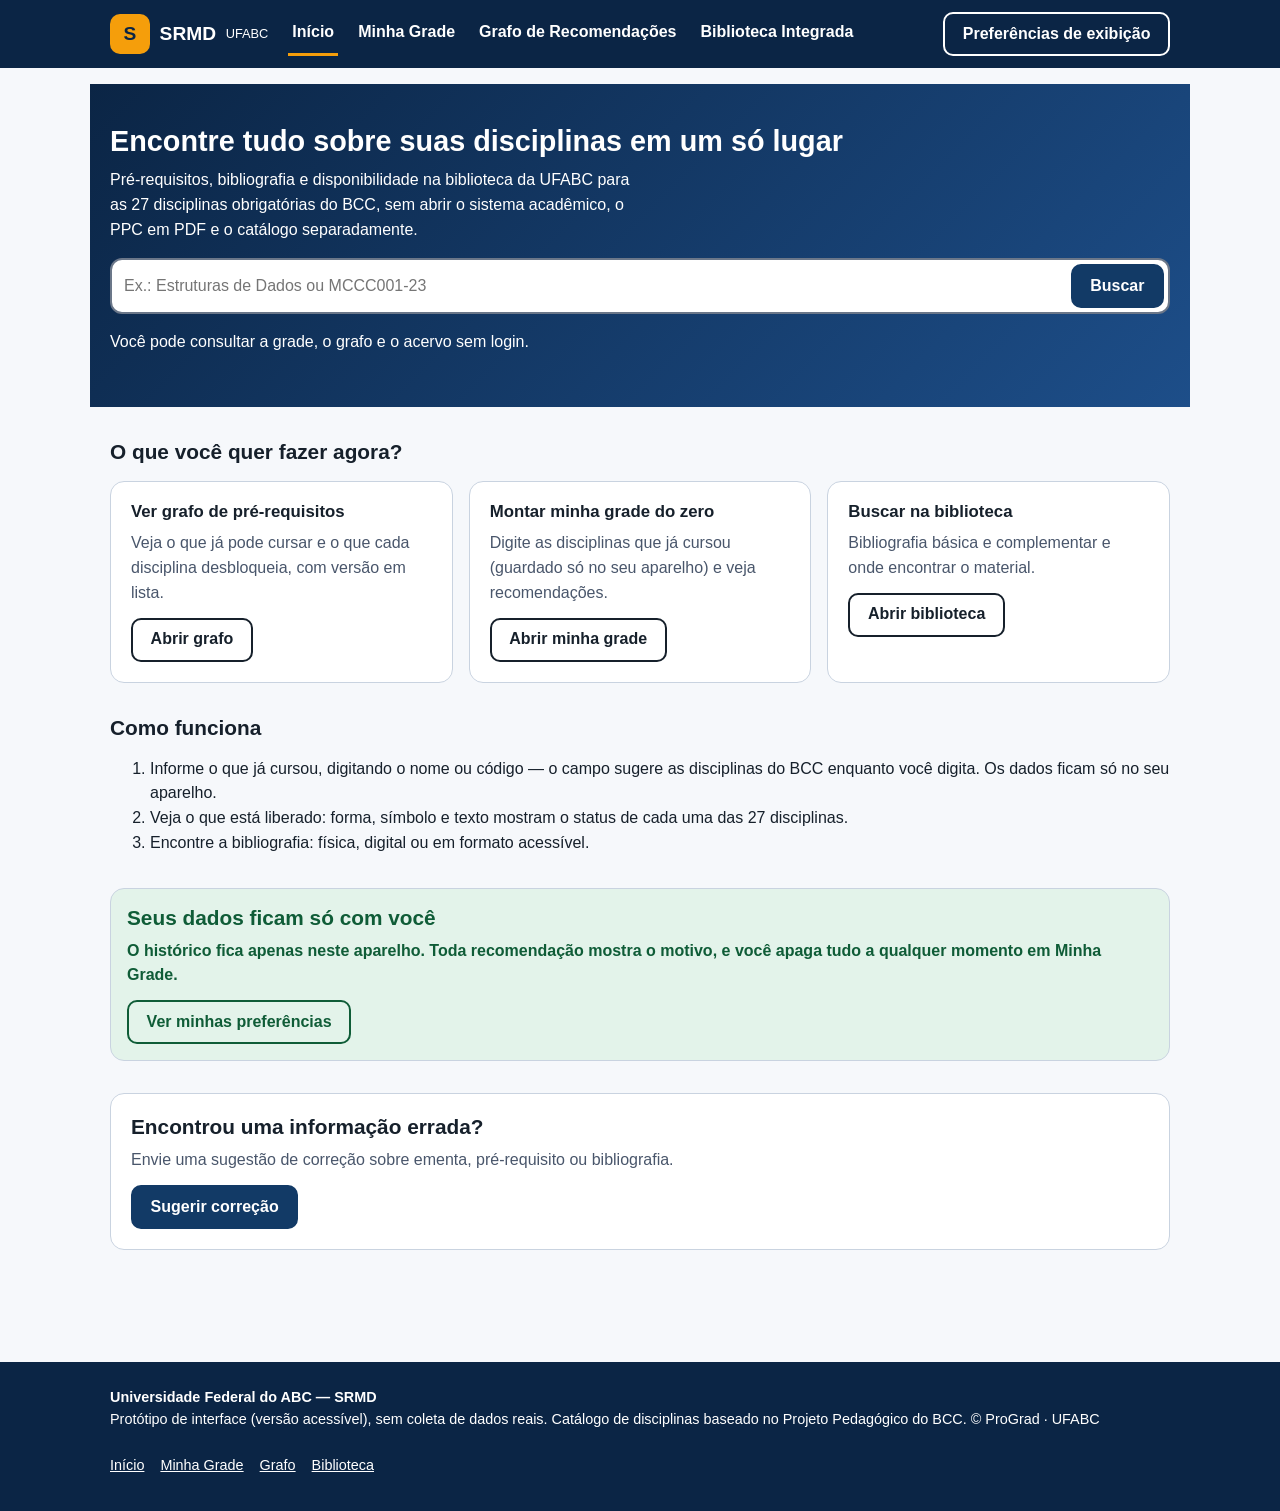
==== commit 63dbffe3: "Add files via upload" ====
--- a/index.html
+++ b/index.html
@@ -2,209 +2,44 @@
 <html lang="pt-BR">
 <head>
 <meta charset="UTF-8">
-<meta name="viewport" content="width=device-width, initial-scale=1.0">
-<title>SRMD — Sistema de Recomendação de Matérias e Disciplinas | UFABC</title>
+<meta name="viewport" content="width=device-width, initial-scale=1, viewport-fit=cover">
+<title>SRMD — Versão acessível | UFABC</title>
 <link rel="stylesheet" href="css/style.css">
 </head>
 <body>
-<a class="skip-link" href="#conteudo-principal">Pular para o conteúdo principal</a>
-
-<header class="site-header">
-  <div class="header-top">
-    <div class="container header-top-inner">
-      <a class="brand" href="index.html" aria-label="SRMD, página inicial">
-        <span class="brand-logo" aria-hidden="true">S</span>
-        <span class="brand-text">
-          <span class="brand-mark">SRMD</span>
-          <span class="brand-sub">UFABC • Recomendações Acadêmicas</span>
-        </span>
-      </a>
-      <span class="history-chip">
-        <svg viewBox="0 0 24 24" fill="none" stroke="currentColor" stroke-width="2" aria-hidden="true"><path d="M4 19V5a2 2 0 0 1 2-2h12a2 2 0 0 1 2 2v14l-4-2-4 2-4-2-4 2z"/></svg>
-        <span>Nenhum histórico importado ainda</span>
-      </span>
-      <nav class="main-nav" aria-label="Navegação principal" id="main-nav-mobile">
-        <ul>
-          <li><a href="index.html" aria-current="page">Início</a></li>
-          <li><a href="grade.html">Minha Grade</a></li>
-          <li><a href="grafo.html">Grafo de Recomendações</a></li>
-          <li><a href="biblioteca.html">Biblioteca Integrada</a></li>
-        </ul>
-      </nav>
-      <button class="icon-btn user-btn" aria-label="Minha conta (login opcional)" title="Login opcional (RA02)">
-        <svg viewBox="0 0 24 24" fill="none" stroke="currentColor" stroke-width="2" aria-hidden="true"><circle cx="12" cy="8" r="4"/><path d="M4 20c0-4 4-6 8-6s8 2 8 6"/></svg>
-      </button>
-      <button class="icon-btn nav-toggle" aria-label="Abrir menu de navegação" aria-expanded="false" aria-controls="main-nav-mobile">
-        <svg viewBox="0 0 24 24" fill="none" stroke="currentColor" stroke-width="2" aria-hidden="true"><path d="M3 6h18M3 12h18M3 18h18"/></svg>
-      </button>
-    </div>
+<a class="skip" href="#main">Pular para o conteúdo principal</a>
+<div id="status" class="sr" role="status" aria-live="polite"></div>
+<header>
+ <div class="w">
+  <div class="top">
+   <a class="brand" href="#inicio"><span class="logo" aria-hidden="true">S</span>SRMD <span style="font-weight:400;font-size:.8rem">UFABC</span></a>
+   <nav id="nav" aria-label="Navegação principal"><ul>
+    <li><a href="#inicio">Início</a></li><li><a href="#grade">Minha Grade</a></li><li><a href="#grafo">Grafo de Recomendações</a></li><li><a href="#biblioteca">Biblioteca Integrada</a></li></ul></nav>
+   <div class="sp">
+    <button class="btn s" id="pbtn" aria-expanded="false" aria-controls="panel">Preferências de exibição</button>
+    <button class="btn s" id="nbtn" aria-expanded="false" aria-controls="nav">Menu</button>
+   </div>
   </div>
-
-  <div class="a11y-bar">
-    <div class="container a11y-bar-inner">
-      <span class="wcag-badge">
-        <svg viewBox="0 0 24 24" fill="none" stroke="currentColor" stroke-width="2.5" aria-hidden="true"><circle cx="12" cy="12" r="10"/><path d="M8 12l3 3 5-6"/></svg>
-        WCAG 2.2 AA/AAA · Acessibilidade semântica · UFABC ProGrad
-      </span>
-      <div class="a11y-controls" role="group" aria-label="Preferências de exibição">
-        <span class="a11y-label">Tamanho do texto:</span>
-        <button class="fontsize-btn" data-size="100" aria-pressed="true">A <span>100%</span></button>
-        <button class="fontsize-btn" data-size="125" aria-pressed="false">A+ <span>125%</span></button>
-        <button class="fontsize-btn" data-size="150" aria-pressed="false">A++ <span>150%</span></button>
-        <button class="contrast-btn" id="contrast-toggle" aria-pressed="false">
-          <svg viewBox="0 0 24 24" fill="none" stroke="currentColor" stroke-width="2" aria-hidden="true"><circle cx="12" cy="12" r="9"/><path d="M12 3a9 9 0 0 1 0 18z" fill="currentColor" stroke="none"/></svg>
-          Alto contraste
-        </button>
-        <button class="audio-btn" id="audio-toggle" aria-pressed="false">
-          <svg viewBox="0 0 24 24" fill="none" stroke="currentColor" stroke-width="2" aria-hidden="true"><path d="M4 9v6h4l5 4V5L8 9H4z"/><path d="M17 8a5 5 0 0 1 0 8"/></svg>
-          Áudio-descrição textual
-        </button>
-      </div>
-    </div>
+ </div>
+</header>
+<div class="w" style="margin-top:1rem">
+ <section id="panel" hidden aria-label="Preferências de exibição">
+  <h2>Preferências de exibição</h2>
+  <p class="mu">Ficam guardadas só neste aparelho.</p>
+  <div class="pg" id="pg"></div>
+  <div class="row">
+   <button class="btn sm" data-a="read">Ler esta página em voz alta</button>
+   <button class="btn s sm" data-a="pause" id="pz">Pausar leitura</button>
+   <button class="btn s sm" data-a="stop">Parar leitura</button>
+   <button class="btn s sm" data-a="reset">Restaurar padrões</button>
   </div>
-</header>
-
-<main id="conteudo-principal">
-
-  <section class="hero">
-    <div class="container hero-inner">
-      <h1>Encontre tudo sobre suas disciplinas em um só lugar</h1>
-      <p data-readaloud>
-        Pré-requisitos, bibliografia e disponibilidade na biblioteca da UFABC —
-        sem precisar abrir o sistema acadêmico, o PPC em PDF e o catálogo da biblioteca separadamente.
-      </p>
-
-      <form class="search-form" action="grafo.html" role="search">
-        <label for="busca-disciplina" class="sr-only">Buscar disciplina por nome ou código</label>
-        <div class="input-wrap">
-          <svg viewBox="0 0 24 24" fill="none" stroke="currentColor" stroke-width="2" aria-hidden="true"><circle cx="11" cy="11" r="7"/><path d="M21 21l-4.3-4.3"/></svg>
-          <input type="search" id="busca-disciplina" name="busca" placeholder="Ex.: Estruturas de Dados ou MCTA018-13">
-        </div>
-        <button type="submit" class="btn btn-primary">
-          <svg viewBox="0 0 24 24" fill="none" stroke="currentColor" stroke-width="2" aria-hidden="true"><circle cx="11" cy="11" r="7"/><path d="M21 21l-4.3-4.3"/></svg>
-          Buscar
-        </button>
-      </form>
-
-      <div class="hero-note">
-        <svg viewBox="0 0 24 24" fill="none" stroke="currentColor" stroke-width="2" aria-hidden="true"><circle cx="12" cy="12" r="10"/><path d="M12 16v-4M12 8h.01"/></svg>
-        <span>Você pode consultar a grade, o grafo de pré-requisitos e o acervo da biblioteca sem login (RA01).</span>
-      </div>
-    </div>
-  </section>
-
-  <div class="container">
-
-    <section class="section" style="margin-top:var(--space-7);">
-      <div class="section-head">
-        <h2>O que você quer fazer agora?</h2>
-        <p>Toda a navegação principal fica a até 3 cliques da tela inicial.</p>
-      </div>
-      <div class="quick-grid">
-        <div class="card quick-card">
-          <span class="quick-card-icon" aria-hidden="true">
-            <svg viewBox="0 0 24 24" fill="none" stroke="currentColor" stroke-width="2"><circle cx="5" cy="6" r="2"/><circle cx="5" cy="18" r="2"/><circle cx="19" cy="12" r="2"/><path d="M7 6h7l5 6-5 6H7"/></svg>
-          </span>
-          <h3>Ver grafo de pré-requisitos</h3>
-          <p class="text-muted" style="font-size:.9rem;">Descubra o que já pode cursar e o que cada disciplina desbloqueia — com versão em lista acessível.</p>
-          <a class="btn btn-secondary" href="grafo.html">Abrir grafo</a>
-        </div>
-        <div class="card quick-card">
-          <span class="quick-card-icon" aria-hidden="true">
-            <svg viewBox="0 0 24 24" fill="none" stroke="currentColor" stroke-width="2"><rect x="3" y="4" width="18" height="16" rx="2"/><path d="M8 2v4M16 2v4M3 10h18"/></svg>
-          </span>
-          <h3>Montar minha grade</h3>
-          <p class="text-muted" style="font-size:.9rem;">Informe o que já cursou — guardado só no seu aparelho — e veja recomendações para o próximo quadrimestre.</p>
-          <a class="btn btn-secondary" href="grade.html">Abrir minha grade</a>
-        </div>
-        <div class="card quick-card">
-          <span class="quick-card-icon" aria-hidden="true">
-            <svg viewBox="0 0 24 24" fill="none" stroke="currentColor" stroke-width="2"><path d="M4 19V5a2 2 0 0 1 2-2h12a2 2 0 0 1 2 2v14l-4-2-4 2-4-2-4 2z"/></svg>
-          </span>
-          <h3>Buscar na biblioteca</h3>
-          <p class="text-muted" style="font-size:.9rem;">Veja a bibliografia básica e complementar de cada disciplina e onde encontrar o material.</p>
-          <a class="btn btn-secondary" href="biblioteca.html">Abrir biblioteca</a>
-        </div>
-      </div>
-    </section>
-
-    <section class="section">
-      <div class="section-head">
-        <h2>Como funciona</h2>
-      </div>
-      <div class="steps">
-        <div class="step">
-          <span class="step-num" aria-hidden="true">1</span>
-          <div>
-            <h3>Informe o que já cursou</h3>
-            <p class="text-muted" style="font-size:.9rem;">Digite ou importe seu histórico. Esses dados ficam só no seu dispositivo.</p>
-          </div>
-        </div>
-        <div class="step">
-          <span class="step-num" aria-hidden="true">2</span>
-          <div>
-            <h3>Veja o que está liberado</h3>
-            <p class="text-muted" style="font-size:.9rem;">O grafo mostra, com forma, ícone e texto, o que está cursado, liberado ou bloqueado.</p>
-          </div>
-        </div>
-        <div class="step">
-          <span class="step-num" aria-hidden="true">3</span>
-          <div>
-            <h3>Encontre a bibliografia pronta</h3>
-            <p class="text-muted" style="font-size:.9rem;">Veja se o material está disponível físico, digital ou em formato acessível.</p>
-          </div>
-        </div>
-      </div>
-    </section>
-
-    <section class="section">
-      <div class="privacy-banner">
-        <svg viewBox="0 0 24 24" fill="none" stroke="currentColor" stroke-width="2" aria-hidden="true"><rect x="5" y="11" width="14" height="9" rx="1"/><path d="M8 11V7a4 4 0 0 1 8 0v4"/></svg>
-        <div class="content">
-          <h3>Seus dados ficam só com você</h3>
-          <p class="text-muted" style="font-size:.9rem;">
-            O histórico de disciplinas cursadas, quando informado, é guardado apenas no seu dispositivo — nunca em servidor da equipe.
-            Toda recomendação mostra o motivo pelo qual foi gerada, e você pode apagar seus dados a qualquer momento.
-          </p>
-        </div>
-        <a class="btn btn-ghost" href="grade.html">Ver minhas preferências</a>
-      </div>
-    </section>
-
-    <section class="section" id="sugestao">
-      <div class="card" style="display:flex;gap:var(--space-5);align-items:center;flex-wrap:wrap;justify-content:space-between;">
-        <div>
-          <h3>Encontrou uma informação errada?</h3>
-          <p class="text-muted" style="font-size:.9rem;margin-top:.3rem;">
-            Envie uma sugestão de correção sobre ementa, pré-requisito ou bibliografia de qualquer disciplina.
-          </p>
-        </div>
-        <a class="btn btn-primary" href="mailto:equipe-srmd@aluno.ufabc.edu.br?subject=Sugest%C3%A3o%20de%20corre%C3%A7%C3%A3o%20SRMD">
-          <svg viewBox="0 0 24 24" fill="none" stroke="currentColor" stroke-width="2" aria-hidden="true"><path d="M12 20h9M16.5 3.5a2.1 2.1 0 0 1 3 3L7 19l-4 1 1-4z"/></svg>
-          Sugerir correção
-        </a>
-      </div>
-    </section>
-
-  </div>
-</main>
-
-<footer class="site-footer">
-  <div class="container footer-inner">
-    <div>
-      <h2>Universidade Federal do ABC — SRMD</h2>
-      <p>Sistema de Apoio ao Planejamento Acadêmico e Integração de Materiais Didáticos</p>
-    </div>
-    <nav class="footer-links" aria-label="Links do rodapé">
-      <a href="index.html">Início</a>
-      <a href="grade.html">Minha Grade</a>
-      <a href="grafo.html">Grafo de Recomendações</a>
-      <a href="biblioteca.html">Biblioteca Integrada</a>
-    </nav>
-  </div>
-  <div class="container footer-bottom">© Pró-Reitoria de Graduação (ProGrad) · UFABC — protótipo de interface, sem coleta de dados reais.</div>
-</footer>
-
+ </section>
+</div>
+<main id="main" tabindex="-1"><div class="w" id="v"></div></main>
+<footer><div class="w">
+ <p><strong>Universidade Federal do ABC — SRMD</strong><br>Protótipo de interface (versão acessível), sem coleta de dados reais. Catálogo de disciplinas baseado no Projeto Pedagógico do BCC. © ProGrad · UFABC</p>
+ <a href="#inicio">Início</a><a href="#grade">Minha Grade</a><a href="#grafo">Grafo</a><a href="#biblioteca">Biblioteca</a>
+</div></footer>
 <script src="js/script.js"></script>
 </body>
 </html>
--- a/css/style.css
+++ b/css/style.css
@@ -1,629 +1,83 @@
-/* =========================================================
-   SRMD — Sistema de Recomendação de Matérias e Disciplinas
-   Protótipo de front-end (apenas interface, sem backend)
-   ========================================================= */
-
-/* ---------- Reset básico ---------- */
-*, *::before, *::after { box-sizing: border-box; }
-html, body, h1, h2, h3, h4, p, ul, ol, li, figure, blockquote { margin: 0; padding: 0; }
-ul, ol { list-style: none; }
-img, svg { display: block; max-width: 100%; }
-a { color: inherit; text-decoration: none; }
-button { font: inherit; color: inherit; background: none; border: none; cursor: pointer; }
-input, select, textarea { font: inherit; color: inherit; }
-
-/* ---------- Tokens ---------- */
-:root {
-  --blue-900: #0b2545;
-  --blue-800: #123a66;
-  --blue-700: #1d4e89;
-  --blue-100: #e6eef8;
-
-  --green-700: #157347;
-  --green-100: #e3f3ea;
-
-  --slate-800: #1f2937;
-  --slate-600: #4b5565;
-  --slate-100: #eef1f5;
-
-  --amber-500: #f59e0b;
-  --amber-100: #fff4e0;
-
-  --red-700: #b91c1c;
-  --red-100: #fdeaea;
-
-  --text: #16202b;
-  --text-muted: #49566b;
-  --bg: #f6f8fb;
-  --surface: #ffffff;
-  --border: #dbe3ee;
-
-  --radius-sm: 6px;
-  --radius-md: 10px;
-  --radius-lg: 16px;
-
-  --shadow-sm: 0 1px 2px rgba(15, 35, 65, .08);
-  --shadow-md: 0 4px 16px rgba(15, 35, 65, .10);
-
-  --space-1: .25rem;
-  --space-2: .5rem;
-  --space-3: .75rem;
-  --space-4: 1rem;
-  --space-5: 1.5rem;
-  --space-6: 2rem;
-  --space-7: 3rem;
-
-  --max-width: 1200px;
-}
-
-html { font-size: 16px; scroll-behavior: smooth; }
-html[data-fontsize="125"] { font-size: 18px; }
-html[data-fontsize="150"] { font-size: 21px; }
-
-/* ---------- Alto contraste ---------- */
-html[data-contrast="high"] {
-  --blue-900: #000000;
-  --blue-800: #000000;
-  --blue-700: #0033cc;
-  --blue-100: #ffffff;
-  --green-700: #006400;
-  --green-100: #ffffff;
-  --slate-800: #000000;
-  --slate-600: #000000;
-  --slate-100: #ffffff;
-  --amber-500: #ff8c00;
-  --amber-100: #ffffff;
-  --text: #000000;
-  --text-muted: #000000;
-  --bg: #ffffff;
-  --surface: #ffffff;
-  --border: #000000;
-  --shadow-sm: none;
-  --shadow-md: none;
-}
-html[data-contrast="high"] * { text-shadow: none !important; }
-html[data-contrast="high"] .site-header,
-html[data-contrast="high"] .a11y-bar,
-html[data-contrast="high"] .btn-primary,
-html[data-contrast="high"] .site-footer { border-bottom: 2px solid #000; }
-html[data-contrast="high"] .card,
-html[data-contrast="high"] .node,
-html[data-contrast="high"] .chip,
-html[data-contrast="high"] .input,
-html[data-contrast="high"] .summary-box,
-html[data-contrast="high"] .legend-card { border: 2px solid #000 !important; }
-
-body {
-  font-family: "Segoe UI", -apple-system, BlinkMacSystemFont, Roboto, Arial, sans-serif;
-  background: var(--bg);
-  color: var(--text);
-  line-height: 1.55;
-  -webkit-font-smoothing: antialiased;
-}
-
-.container {
-  max-width: var(--max-width);
-  margin: 0 auto;
-  padding: 0 var(--space-5);
-}
-
-h1, h2, h3, h4 { color: var(--slate-800); font-weight: 700; line-height: 1.25; }
-h1 { font-size: 1.9rem; }
-h2 { font-size: 1.35rem; }
-h3 { font-size: 1.1rem; }
-p { color: var(--text); }
-.text-muted { color: var(--text-muted); }
-
-/* ---------- Foco visível (obrigatório p/ navegação por teclado) ---------- */
-a:focus-visible,
-button:focus-visible,
-input:focus-visible,
-select:focus-visible,
-textarea:focus-visible,
-[tabindex]:focus-visible {
-  outline: 3px solid var(--amber-500);
-  outline-offset: 2px;
-  border-radius: var(--radius-sm);
-}
-
-/* ---------- Skip link ---------- */
-.skip-link {
-  position: absolute;
-  left: -9999px;
-  top: 0;
-  background: var(--blue-900);
-  color: #fff;
-  padding: var(--space-3) var(--space-5);
-  z-index: 1000;
-  border-radius: 0 0 var(--radius-md) 0;
-  font-weight: 600;
-}
-.skip-link:focus {
-  left: 0;
-}
-
-/* ---------- sr-only ---------- */
-.sr-only {
-  position: absolute;
-  width: 1px; height: 1px;
-  padding: 0; margin: -1px;
-  overflow: hidden;
-  clip: rect(0,0,0,0);
-  white-space: nowrap;
-  border: 0;
-}
-
-/* =========================================================
-   Cabeçalho
-   ========================================================= */
-.site-header { background: var(--surface); box-shadow: var(--shadow-sm); position: sticky; top: 0; z-index: 100; }
-
-.header-top { background: var(--blue-900); color: #fff; }
-.header-top-inner {
-  display: flex;
-  align-items: center;
-  gap: var(--space-5);
-  min-height: 72px;
-  flex-wrap: wrap;
-  padding-top: var(--space-3);
-  padding-bottom: var(--space-3);
-}
-
-.brand { display: flex; align-items: center; gap: var(--space-3); min-height: 48px; }
-.brand-logo {
-  width: 42px; height: 42px; border-radius: var(--radius-md);
-  background: var(--amber-500);
-  display: flex; align-items: center; justify-content: center;
-  color: var(--blue-900); font-weight: 800; font-size: 1rem; flex-shrink: 0;
-}
-.brand-text { display: flex; flex-direction: column; line-height: 1.2; }
-.brand-mark { font-weight: 800; font-size: 1.15rem; letter-spacing: .02em; }
-.brand-sub { font-size: .78rem; color: #cbdcf2; }
-
-.history-chip {
-  display: flex; align-items: center; gap: var(--space-2);
-  background: rgba(255,255,255,.08);
-  border: 1px solid rgba(255,255,255,.25);
-  padding: var(--space-2) var(--space-3);
-  border-radius: 999px;
-  font-size: .8rem;
-  color: #e8f0fb;
-  white-space: nowrap;
-}
-.history-chip svg { width: 16px; height: 16px; flex-shrink: 0; }
-
-.main-nav { margin-left: auto; }
-.main-nav ul { display: flex; gap: var(--space-5); }
-.main-nav a {
-  display: flex; align-items: center; min-height: 48px;
-  font-weight: 600; font-size: .95rem; color: #dfe9f8;
-  border-bottom: 3px solid transparent;
-  padding: 0 var(--space-1);
-}
-.main-nav a:hover { color: #fff; }
-.main-nav a[aria-current="page"] {
-  color: #fff;
-  border-bottom-color: var(--amber-500);
-}
-
-.icon-btn {
-  width: 48px; height: 48px;
-  display: flex; align-items: center; justify-content: center;
-  border-radius: var(--radius-md);
-  color: #fff;
-}
-.icon-btn svg { width: 22px; height: 22px; }
-.icon-btn:hover { background: rgba(255,255,255,.12); }
-
-.nav-toggle { display: none; }
-
-/* Barra de acessibilidade */
-.a11y-bar { background: var(--green-100); border-bottom: 1px solid var(--border); }
-.a11y-bar-inner {
-  display: flex; align-items: center; justify-content: space-between;
-  gap: var(--space-4); flex-wrap: wrap;
-  padding-top: var(--space-2); padding-bottom: var(--space-2);
-}
-.wcag-badge {
-  display: flex; align-items: center; gap: var(--space-2);
-  font-size: .8rem; font-weight: 700; color: var(--green-700);
-}
-.wcag-badge svg { width: 18px; height: 18px; flex-shrink: 0; }
-
-.a11y-controls { display: flex; align-items: center; gap: var(--space-2); flex-wrap: wrap; }
-.a11y-label { font-size: .78rem; color: var(--text-muted); margin-right: var(--space-1); }
-
-.fontsize-btn, .contrast-btn, .audio-btn {
-  display: inline-flex; align-items: center; gap: var(--space-1);
-  min-height: 40px; padding: 0 var(--space-3);
-  border: 1px solid var(--border);
-  border-radius: var(--radius-md);
-  background: var(--surface);
-  font-size: .82rem; font-weight: 600;
-  color: var(--slate-800);
-}
-.fontsize-btn[aria-pressed="true"],
-.contrast-btn[aria-pressed="true"],
-.audio-btn[aria-pressed="true"] {
-  background: var(--blue-800); color: #fff; border-color: var(--blue-800);
-}
-.contrast-btn svg, .audio-btn svg { width: 16px; height: 16px; }
-
-/* Nav mobile */
-@media (max-width: 900px) {
-  .main-nav {
-    position: fixed; inset: 0 0 0 auto; width: min(320px, 85%);
-    background: var(--blue-900);
-    padding: var(--space-6) var(--space-5);
-    transform: translateX(100%);
-    transition: transform .2s ease;
-    z-index: 200;
-  }
-  .main-nav.is-open { transform: translateX(0); }
-  .main-nav ul { flex-direction: column; gap: var(--space-4); }
-  .main-nav a { min-height: 48px; font-size: 1.05rem; }
-  .history-chip { display: none; }
-  .nav-toggle { display: flex; }
-}
-
-/* =========================================================
-   Layout genérico
-   ========================================================= */
-main { padding: var(--space-6) 0 var(--space-7); }
-
-.section { margin-bottom: var(--space-7); }
-.section-head { margin-bottom: var(--space-5); max-width: 70ch; }
-.section-head p { margin-top: var(--space-2); }
-
-.card {
-  background: var(--surface);
-  border: 1px solid var(--border);
-  border-radius: var(--radius-lg);
-  box-shadow: var(--shadow-sm);
-  padding: var(--space-5);
-}
-
-/* Botões */
-.btn {
-  display: inline-flex; align-items: center; justify-content: center; gap: var(--space-2);
-  min-height: 48px; padding: 0 var(--space-5);
-  border-radius: var(--radius-md);
-  font-weight: 700; font-size: .95rem;
-  border: 2px solid transparent;
-}
-.btn svg { width: 18px; height: 18px; }
-.btn-primary { background: var(--blue-800); color: #fff; }
-.btn-primary:hover { background: var(--blue-900); }
-.btn-secondary { background: var(--surface); color: var(--blue-800); border-color: var(--blue-800); }
-.btn-secondary:hover { background: var(--blue-100); }
-.btn-accent { background: var(--green-700); color: #fff; }
-.btn-accent:hover { background: #0f5c37; }
-.btn-ghost { background: transparent; color: var(--slate-600); border-color: var(--border); }
-.btn-ghost:hover { background: var(--slate-100); }
-.btn-danger-ghost { background: transparent; color: var(--red-700); border-color: var(--red-100); }
-.btn-danger-ghost:hover { background: var(--red-100); }
-.btn-sm { min-height: 40px; padding: 0 var(--space-4); font-size: .85rem; }
-.btn[aria-pressed="true"] { background: var(--blue-900); color: #fff; }
-.btn-block { width: 100%; }
-
-/* Badges / Tags */
-.badge {
-  display: inline-flex; align-items: center; gap: var(--space-1);
-  padding: var(--space-1) var(--space-3);
-  border-radius: 999px;
-  font-size: .78rem; font-weight: 700;
-}
-.badge svg { width: 14px; height: 14px; }
-.badge-blue { background: var(--blue-100); color: var(--blue-800); }
-.badge-green { background: var(--green-100); color: var(--green-700); }
-.badge-slate { background: var(--slate-100); color: var(--slate-600); }
-.badge-amber { background: var(--amber-100); color: #8a5300; }
-
-/* =========================================================
-   HOME
-   ========================================================= */
-.hero {
-  background: linear-gradient(135deg, var(--blue-900), var(--blue-700));
-  color: #fff;
-  padding: var(--space-7) 0;
-}
-.hero-inner { max-width: 760px; }
-.hero h1 { color: #fff; font-size: clamp(1.7rem, 4vw, 2.5rem); }
-.hero p { color: #dbe8fb; margin-top: var(--space-3); font-size: 1.05rem; max-width: 60ch; }
-
-.search-form {
-  margin-top: var(--space-6);
-  display: flex; gap: var(--space-2);
-  background: #fff;
-  border-radius: var(--radius-lg);
-  padding: var(--space-2);
-  box-shadow: var(--shadow-md);
-  flex-wrap: wrap;
-}
-.search-form .input-wrap {
-  flex: 1 1 260px;
-  display: flex; align-items: center; gap: var(--space-2);
-  padding: 0 var(--space-3);
-}
-.search-form .input-wrap svg { width: 20px; height: 20px; color: var(--text-muted); flex-shrink: 0; }
-.search-form input {
-  border: none; outline: none; width: 100%;
-  min-height: 48px; font-size: 1rem; color: var(--text);
-  background: transparent;
-}
-.search-form label { display: block; }
-
-.hero-note {
-  margin-top: var(--space-5);
-  display: flex; align-items: flex-start; gap: var(--space-3);
-  background: rgba(255,255,255,.1);
-  border: 1px solid rgba(255,255,255,.3);
-  border-radius: var(--radius-md);
-  padding: var(--space-4);
-  font-size: .88rem; color: #eaf2fc;
-  max-width: 60ch;
-}
-.hero-note svg { width: 20px; height: 20px; flex-shrink: 0; margin-top: 2px; }
-
-.quick-grid {
-  display: grid; grid-template-columns: repeat(3, 1fr); gap: var(--space-5);
-}
-@media (max-width: 800px) { .quick-grid { grid-template-columns: 1fr; } }
-
-.quick-card {
-  display: flex; flex-direction: column; gap: var(--space-3);
-  height: 100%;
-}
-.quick-card-icon {
-  width: 52px; height: 52px; border-radius: var(--radius-md);
-  display: flex; align-items: center; justify-content: center;
-  background: var(--blue-100); color: var(--blue-800);
-}
-.quick-card-icon svg { width: 26px; height: 26px; }
-.quick-card .btn { margin-top: auto; align-self: flex-start; }
-
-.steps { display: grid; grid-template-columns: repeat(3, 1fr); gap: var(--space-5); }
-@media (max-width: 800px) { .steps { grid-template-columns: 1fr; } }
-.step { display: flex; gap: var(--space-4); }
-.step-num {
-  flex-shrink: 0; width: 40px; height: 40px; border-radius: 50%;
-  background: var(--blue-800); color: #fff; font-weight: 800;
-  display: flex; align-items: center; justify-content: center;
-}
-
-.privacy-banner {
-  display: flex; align-items: center; gap: var(--space-5); flex-wrap: wrap;
-  background: var(--green-100); border: 1px solid #bfe3cf;
-  border-radius: var(--radius-lg); padding: var(--space-5);
-}
-.privacy-banner svg { width: 36px; height: 36px; color: var(--green-700); flex-shrink: 0; }
-.privacy-banner .content { flex: 1 1 320px; }
-
-/* =========================================================
-   TELA: GRAFO DE RECOMENDAÇÕES
-   ========================================================= */
-.discipline-head {
-  display: flex; flex-wrap: wrap; justify-content: space-between; gap: var(--space-5);
-  align-items: flex-start;
-}
-.discipline-meta { display: flex; gap: var(--space-2); flex-wrap: wrap; align-items: center; margin-bottom: var(--space-2); }
-.discipline-meta .code { font-family: "Consolas", monospace; font-weight: 700; color: var(--text-muted); font-size: .85rem; }
-
-.view-toggle { display: inline-flex; border: 2px solid var(--blue-800); border-radius: var(--radius-md); overflow: hidden; }
-.view-toggle button {
-  min-height: 48px; padding: 0 var(--space-5);
-  background: #fff; color: var(--blue-800); font-weight: 700;
-  display: flex; align-items: center; gap: var(--space-2);
-}
-.view-toggle button svg { width: 18px; height: 18px; }
-.view-toggle button[aria-pressed="true"] { background: var(--blue-800); color: #fff; }
-
-.summary-box {
-  display: flex; gap: var(--space-4);
-  background: var(--blue-100); border: 1px solid #c5d9f1;
-  border-radius: var(--radius-lg); padding: var(--space-5);
-}
-.summary-box svg { width: 28px; height: 28px; color: var(--blue-800); flex-shrink: 0; }
-.summary-box h2 { font-size: 1rem; color: var(--blue-900); margin-bottom: var(--space-2); }
-.summary-box p { font-size: .95rem; }
-.summary-box strong { color: var(--slate-800); }
-
-/* Legenda */
-.legend-grid { display: grid; grid-template-columns: repeat(3, 1fr); gap: var(--space-4); margin-top: var(--space-4); }
-@media (max-width: 800px) { .legend-grid { grid-template-columns: 1fr; } }
-.legend-card {
-  display: flex; align-items: center; gap: var(--space-3);
-  border: 2px solid var(--border); border-radius: var(--radius-md);
-  padding: var(--space-3) var(--space-4);
-}
-.legend-shape {
-  flex-shrink: 0; width: 44px; height: 44px;
-  display: flex; align-items: center; justify-content: center;
-  color: #fff;
-}
-.legend-shape svg { width: 22px; height: 22px; }
-.legend-shape.shape-star { background: var(--slate-800); clip-path: polygon(50% 0%, 61% 35%, 98% 35%, 68% 57%, 79% 91%, 50% 70%, 21% 91%, 32% 57%, 2% 35%, 39% 35%); }
-.legend-shape.shape-circle { background: var(--green-700); border-radius: 50%; }
-.legend-shape.shape-square { background: var(--slate-600); border-radius: var(--radius-sm); }
-.legend-text strong { display: block; font-size: .92rem; color: var(--slate-800); }
-.legend-text span { font-size: .78rem; color: var(--text-muted); }
-
-/* Grafo */
-.graph-toolbar { display: flex; justify-content: space-between; align-items: center; flex-wrap: wrap; gap: var(--space-3); margin-bottom: var(--space-4); }
-
-.graph-wrap { overflow-x: auto; padding-bottom: var(--space-3); }
-.graph-columns { display: grid; grid-template-columns: repeat(4, minmax(190px, 1fr)); gap: var(--space-4); min-width: 760px; }
-.graph-col-title {
-  font-size: .72rem; font-weight: 800; text-transform: uppercase; letter-spacing: .04em;
-  color: var(--text-muted); margin-bottom: var(--space-3); text-align: center;
-  padding: var(--space-2); border-radius: var(--radius-sm); background: var(--slate-100);
-}
-.graph-col.is-focus .graph-col-title { background: var(--amber-100); color: #8a5300; }
-.graph-col { display: flex; flex-direction: column; gap: var(--space-3); align-items: center; }
-
-.node {
-  width: 100%; min-height: 60px;
-  display: flex; align-items: center; gap: var(--space-3);
-  padding: var(--space-3);
-  border-radius: var(--radius-md);
-  border: 2px solid var(--border);
-  background: var(--surface);
-  text-align: left;
-}
-.node-shape {
-  flex-shrink: 0; width: 36px; height: 36px;
-  display: flex; align-items: center; justify-content: center;
-  color: #fff;
-}
-.node-shape svg { width: 18px; height: 18px; }
-.node-code { font-size: .68rem; font-family: "Consolas", monospace; color: var(--text-muted); display: block; }
-.node-name { font-size: .85rem; font-weight: 700; color: var(--slate-800); display: block; }
-.node-status { font-size: .72rem; font-weight: 700; display: block; margin-top: 2px; }
-
-.node.is-cursada { border-color: var(--slate-800); }
-.node.is-cursada .node-shape { background: var(--slate-800); clip-path: polygon(50% 0%, 61% 35%, 98% 35%, 68% 57%, 79% 91%, 50% 70%, 21% 91%, 32% 57%, 2% 35%, 39% 35%); }
-.node.is-cursada .node-status { color: var(--slate-800); }
-
-.node.is-liberada { border-color: var(--green-700); background: var(--green-100); }
-.node.is-liberada .node-shape { background: var(--green-700); border-radius: 50%; }
-.node.is-liberada .node-status { color: var(--green-700); }
-
-.node.is-bloqueada { border-color: var(--slate-600); opacity: .92; }
-.node.is-bloqueada .node-shape { background: var(--slate-600); border-radius: var(--radius-sm); }
-.node.is-bloqueada .node-status { color: var(--slate-600); }
-
-.node.is-foco {
-  border-color: var(--amber-500); border-width: 3px;
-  box-shadow: 0 0 0 4px var(--amber-100);
-  min-height: 84px;
-}
-.node.is-foco .node-shape { width: 44px; height: 44px; }
-.node.is-foco .node-shape svg { width: 22px; height: 22px; }
-
-.graph-connector { width: 2px; height: 20px; background: var(--border); }
-
-/* Lista acessível (alternativa ao grafo) */
-.list-view ol { display: flex; flex-direction: column; gap: var(--space-3); }
-.list-view li {
-  border: 1px solid var(--border); border-radius: var(--radius-md);
-  padding: var(--space-4); background: var(--surface);
-}
-.list-view li strong { color: var(--slate-800); }
-.list-view .list-status { font-weight: 700; margin-top: var(--space-1); display: inline-block; }
-.list-view .status-cursada { color: var(--slate-800); }
-.list-view .status-liberada { color: var(--green-700); }
-.list-view .status-bloqueada { color: var(--slate-600); }
-.list-view ul.sub-list { margin-top: var(--space-2); padding-left: var(--space-5); list-style: disc; }
-.list-view ul.sub-list li { border: none; padding: var(--space-1) 0; background: transparent; }
-
-[hidden] { display: none !important; }
-
-/* Painel inferior */
-.detail-grid { display: grid; grid-template-columns: repeat(3, 1fr); gap: var(--space-4); margin-top: var(--space-5); }
-@media (max-width: 900px) { .detail-grid { grid-template-columns: 1fr; } }
-.detail-card h3 { font-size: .95rem; display: flex; align-items: center; gap: var(--space-2); margin-bottom: var(--space-3); }
-.detail-card h3 svg { width: 18px; height: 18px; color: var(--blue-800); }
-.detail-card ul { display: flex; flex-direction: column; gap: var(--space-2); font-size: .88rem; }
-.detail-card li { display: flex; align-items: center; gap: var(--space-2); }
-.detail-card li svg { width: 16px; height: 16px; flex-shrink: 0; }
-
-/* =========================================================
-   MINHA GRADE
-   ========================================================= */
-.two-col { display: grid; grid-template-columns: 1.1fr 1.5fr; gap: var(--space-6); align-items: start; }
-@media (max-width: 950px) { .two-col { grid-template-columns: 1fr; } }
-
-.input-row { display: flex; gap: var(--space-2); margin-top: var(--space-4); flex-wrap: wrap; }
-.input {
-  flex: 1 1 200px; min-height: 48px; padding: 0 var(--space-4);
-  border: 2px solid var(--border); border-radius: var(--radius-md);
-  background: var(--surface); font-size: .95rem;
-}
-.input:focus-visible { border-color: var(--blue-800); }
-
-.chip-list { display: flex; flex-wrap: wrap; gap: var(--space-2); margin-top: var(--space-4); min-height: 48px; }
-.chip {
-  display: inline-flex; align-items: center; gap: var(--space-2);
-  background: var(--blue-100); color: var(--blue-900);
-  border: 1px solid #c5d9f1; border-radius: 999px;
-  padding: var(--space-2) var(--space-3); font-size: .85rem; font-weight: 600;
-}
-.chip button {
-  width: 24px; height: 24px; border-radius: 50%;
-  display: flex; align-items: center; justify-content: center;
-  background: rgba(13,58,102,.12);
-}
-.chip button svg { width: 12px; height: 12px; }
-.chip-empty { font-size: .85rem; color: var(--text-muted); font-style: italic; }
-
-.form-actions { display: flex; gap: var(--space-3); margin-top: var(--space-5); flex-wrap: wrap; }
-
-.reco-list { display: flex; flex-direction: column; gap: var(--space-4); }
-.reco-card {
-  display: flex; flex-direction: column; gap: var(--space-3);
-  border: 1px solid var(--border); border-radius: var(--radius-lg);
-  padding: var(--space-5); background: var(--surface);
-}
-.reco-card-top { display: flex; justify-content: space-between; gap: var(--space-3); flex-wrap: wrap; }
-.reco-reason {
-  display: flex; gap: var(--space-2); align-items: flex-start;
-  background: var(--amber-100); border-radius: var(--radius-md);
-  padding: var(--space-3); font-size: .85rem; color: #6b4300;
-}
-.reco-reason svg { width: 18px; height: 18px; flex-shrink: 0; margin-top: 2px; }
-.reco-actions { display: flex; gap: var(--space-2); flex-wrap: wrap; }
-
-.reco-card.is-ignored { opacity: .55; }
-.reco-card.is-ignored .reco-actions .btn-accent { display: none; }
-.reco-card.is-accepted .reco-actions .btn-ghost { display: none; }
-.reco-status-tag { display: none; }
-.reco-card.is-accepted .reco-status-tag.accepted-tag,
-.reco-card.is-ignored .reco-status-tag.ignored-tag { display: inline-flex; }
-
-/* =========================================================
-   BIBLIOTECA
-   ========================================================= */
-.filter-row { display: flex; gap: var(--space-2); flex-wrap: wrap; margin-top: var(--space-4); }
-.filter-chip {
-  min-height: 44px; padding: 0 var(--space-4);
-  border: 2px solid var(--border); border-radius: 999px;
-  font-weight: 600; font-size: .85rem; color: var(--slate-600);
-  display: inline-flex; align-items: center; gap: var(--space-2);
-}
-.filter-chip svg { width: 16px; height: 16px; }
-.filter-chip[aria-pressed="true"] { background: var(--blue-800); border-color: var(--blue-800); color: #fff; }
-
-.biblio-list { display: flex; flex-direction: column; gap: var(--space-4); margin-top: var(--space-5); }
-.biblio-card { display: flex; flex-direction: column; gap: var(--space-3); }
-.biblio-top { display: flex; justify-content: space-between; gap: var(--space-3); flex-wrap: wrap; }
-.biblio-meta { display: flex; gap: var(--space-3); flex-wrap: wrap; margin-top: var(--space-3); }
-.availability {
-  display: flex; align-items: center; gap: var(--space-2);
-  font-size: .85rem; font-weight: 600; padding: var(--space-2) var(--space-3);
-  border-radius: var(--radius-md); border: 1px solid var(--border);
-}
-.availability svg { width: 16px; height: 16px; }
-.availability.ok { color: var(--green-700); background: var(--green-100); border-color: #bfe3cf; }
-.availability.digital { color: var(--blue-800); background: var(--blue-100); border-color: #c5d9f1; }
-.availability.a11y { color: #8a5300; background: var(--amber-100); border-color: #f4dba0; }
-
-.biblio-bib { display: grid; grid-template-columns: 1fr 1fr; gap: var(--space-4); margin-top: var(--space-2); }
-@media (max-width: 700px) { .biblio-bib { grid-template-columns: 1fr; } }
-.biblio-bib h4 { font-size: .8rem; text-transform: uppercase; letter-spacing: .03em; color: var(--text-muted); margin-bottom: var(--space-2); }
-.biblio-bib ul { font-size: .88rem; display: flex; flex-direction: column; gap: var(--space-1); }
-
-/* =========================================================
-   Rodapé
-   ========================================================= */
-.site-footer { background: var(--blue-900); color: #cfe0f4; padding: var(--space-6) 0; margin-top: var(--space-7); }
-.footer-inner { display: flex; justify-content: space-between; gap: var(--space-5); flex-wrap: wrap; align-items: flex-start; }
-.footer-inner h2 { color: #fff; font-size: 1rem; }
-.footer-inner p { color: #cfe0f4; font-size: .85rem; margin-top: var(--space-1); }
-.footer-links { display: flex; gap: var(--space-4); flex-wrap: wrap; font-size: .85rem; }
-.footer-links a { min-height: 44px; display: inline-flex; align-items: center; }
-.footer-links a:hover { text-decoration: underline; }
-.footer-bottom { margin-top: var(--space-5); padding-top: var(--space-4); border-top: 1px solid rgba(255,255,255,.15); font-size: .78rem; color: #9fb7d6; }
-
-/* Breadcrumb/link suggest correction */
-.suggest-link { display: inline-flex; align-items: center; gap: var(--space-2); font-size: .85rem; color: var(--blue-800); font-weight: 600; min-height: 44px; }
-.suggest-link svg { width: 16px; height: 16px; }
+:root{--bg:#f6f8fb;--fg:#16202b;--mu:#49566b;--card:#fff;--bd:#6b7789;--ln:#c9d3e0;--pri:#123a66;--pf:#fff;--hdr:#0b2545;--ok:#0f5c37;--okb:#e3f3ea;--wn:#6b4300;--wb:#fff4e0;--f1:#000;--f2:#fff;--fw:3px;--fh:6px;--fs:1;color-scheme:light;
+box-sizing:border-box;padding-top:env(safe-area-inset-top,0px);padding-bottom:env(safe-area-inset-bottom,0px)}
+html[data-t=dark]{--bg:#0f1722;--fg:#eef2f7;--mu:#b4c0d0;--card:#1a2433;--bd:#8fa0b6;--ln:#34445c;--pri:#8ec0ff;--pf:#06223f;--hdr:#08101b;--ok:#7ddba3;--okb:#14301f;--wn:#ffd28a;--wb:#3a2a0a;--f1:#fff;--f2:#000;color-scheme:dark}
+html[data-t=hc]{--bg:#fff;--fg:#000;--mu:#000;--card:#fff;--bd:#000;--ln:#000;--pri:#0000b3;--pf:#fff;--hdr:#000;--ok:#004d00;--okb:#fff;--wn:#000;--wb:#fff}
+html[data-t=soft]{--bg:#e9e4d8;--fg:#22252b;--mu:#4a4f58;--card:#f1ede2;--bd:#6f6a5d;--ln:#bdb6a4;--pri:#1d3f6e;--pf:#f1ede2;--hdr:#1c2a3d;--ok:#1e5a38;--okb:#dfe8d6;--wn:#5e3c00;--wb:#efe2c4}
+html[data-focus=thick]{--fw:6px;--fh:10px}
+html{font-size:calc(100% * var(--fs));scroll-behavior:smooth}
+html[data-m=off],html[data-m=off] *{scroll-behavior:auto!important;transition:none!important;animation:none!important}
+*,*::before,*::after{box-sizing:border-box}
+body{margin:0;font-family:"Segoe UI",Roboto,Arial,sans-serif;background:var(--bg);color:var(--fg);line-height:1.55}
+html[data-font=verdana] body{font-family:Verdana,Geneva,sans-serif}
+html[data-font=serif] body{font-family:Georgia,"Times New Roman",serif}
+html[data-bold=on] body{font-weight:700}
+html[data-sp=on] body{line-height:1.9;letter-spacing:.12em;word-spacing:.16em}
+html[data-sp=on] p{margin-bottom:2em}
+h1,h2,h3{line-height:1.25;margin:0 0 .5rem}h1{font-size:1.8rem}h2{font-size:1.3rem}h3{font-size:1.05rem}
+p{margin:0 0 .75rem}.mu{color:var(--mu)}.sr{position:absolute;width:1px;height:1px;overflow:hidden;clip:rect(0,0,0,0);white-space:nowrap}
+a{color:inherit}
+:focus-visible,.sf:focus-within{outline:var(--fw) solid var(--f1);outline-offset:2px;box-shadow:0 0 0 var(--fh) var(--f2)}
+.sf input:focus-visible{outline:none;box-shadow:none}
+.skip{position:absolute;left:-9999px;top:0;background:var(--hdr);color:#fff;padding:.75rem 1rem;z-index:50}.skip:focus{left:0}
+.w{max-width:1100px;margin:0 auto;padding:0 1.25rem}
+header{background:var(--hdr);color:#fff}
+.top{display:flex;flex-wrap:wrap;align-items:center;gap:.75rem 1.25rem;padding:.75rem 0}
+.brand{font-weight:800;font-size:1.2rem;text-decoration:none;display:flex;align-items:center;gap:.6rem;min-height:44px}
+.logo{background:#f59e0b;color:#0b2545;width:40px;height:40px;border-radius:10px;display:grid;place-items:center}
+#nav ul{display:flex;gap:1rem;list-style:none;margin:0;padding:0}
+#nav a{display:flex;align-items:center;min-height:44px;padding:0 .25rem;text-decoration:none;font-weight:600;border-bottom:3px solid transparent}
+#nav a[aria-current=page]{border-bottom-color:#f59e0b}
+.sp{margin-left:auto;display:flex;gap:.5rem;flex-wrap:wrap}
+#nbtn{display:none}
+@media(max-width:900px){#nbtn{display:inline-flex}#nav{display:none;width:100%}#nav.open{display:block}#nav ul{flex-direction:column;gap:0}}
+button,select,input[type=text],input[type=search]{font:inherit;color:inherit}
+button{cursor:pointer}
+.btn,button.c,select,.sf{min-height:44px}
+.btn{display:inline-flex;align-items:center;justify-content:center;gap:.4rem;padding:0 1.1rem;border-radius:10px;border:2px solid var(--pri);background:var(--pri);color:var(--pf);font-weight:700;text-decoration:none}
+.btn.s{background:transparent;color:inherit;border-color:currentColor}
+header .btn.s{color:#fff}
+.btn.sm{padding:0 .8rem}
+.btn[aria-pressed=true]{background:var(--fg);color:var(--bg);border-color:var(--fg)}
+html[data-big=on] .btn,html[data-big=on] select,html[data-big=on] .sf,html[data-big=on] #nav a,html[data-big=on] .x{min-height:56px}
+#panel{background:var(--card);color:var(--fg);border:2px solid var(--bd);border-radius:12px;padding:1rem;margin-bottom:1rem}
+.pg{display:grid;grid-template-columns:repeat(auto-fit,minmax(200px,1fr));gap:.75rem 1rem}
+.pg label{display:flex;flex-direction:column;gap:.25rem;font-weight:600;font-size:.9rem}
+.pg label.k{flex-direction:row;align-items:center;gap:.6rem;min-height:44px}
+.pg input[type=checkbox]{width:24px;height:24px}
+select,.sf input{background:var(--card);border:2px solid var(--bd);border-radius:8px;padding:0 .5rem}
+.row{display:flex;gap:.5rem;flex-wrap:wrap;align-items:center;margin-top:.75rem}
+main{padding:1.5rem 0 3rem}main:focus,h1:focus{outline:none}
+.hero{background:linear-gradient(135deg,var(--hdr),#1d4e89);color:#fff;padding:2.5rem 0}
+html[data-t=hc] .hero{background:#000}
+.hero p{color:#fff;max-width:60ch}
+.sf{display:flex;align-items:center;background:var(--card);color:var(--fg);border-radius:12px;border:2px solid var(--bd);padding:.25rem;gap:.5rem;margin:1rem 0;flex-wrap:wrap}
+.sf input{flex:1 1 220px;min-height:44px;border:none}
+.card{background:var(--card);border:1px solid var(--ln);border-radius:14px;padding:1.25rem}
+html[data-t=hc] .card,html[data-t=hc] .nd,html[data-t=hc] .bar{border:2px solid #000}
+.g3{display:grid;grid-template-columns:repeat(auto-fit,minmax(240px,1fr));gap:1rem;margin:1rem 0}
+.sec{margin:2rem 0}
+.bar{background:var(--okb);color:var(--ok);border:1px solid var(--ln);border-radius:14px;padding:1rem;font-weight:600}
+.tag{display:inline-block;padding:.15rem .7rem;border-radius:99px;font-size:.8rem;font-weight:700;background:var(--okb);color:var(--ok);border:1px solid var(--ok)}
+.why{background:var(--wb);color:var(--wn);border-radius:10px;padding:.6rem .8rem;font-size:.9rem;margin:.6rem 0}
+.cols{display:grid;grid-template-columns:repeat(4,minmax(190px,1fr));gap:1rem;min-width:780px}
+.sc{overflow-x:auto}.cols ul,.lst{list-style:none;margin:0;padding:0;display:flex;flex-direction:column;gap:.6rem}
+.nd{display:flex;gap:.6rem;align-items:center;border:2px solid var(--bd);border-radius:10px;padding:.6rem;background:var(--card);min-height:60px}
+.nd small{display:block;color:var(--mu)}.nd em{display:block;font-style:normal;font-weight:700}
+.nd.foco{border-width:4px;min-height:84px}
+.sh{font-size:1.6rem;width:2rem;text-align:center}.nd.l .sh{color:var(--ok)}
+.chips{list-style:none;padding:0;display:flex;flex-wrap:wrap;gap:.5rem;margin:1rem 0}
+.chips li{display:inline-flex;align-items:center;gap:.4rem;background:var(--okb);color:var(--fg);border:1px solid var(--bd);border-radius:99px;padding:.25rem .3rem .25rem .8rem}
+.x{min-width:44px;min-height:44px;border-radius:50%;border:none;background:transparent;font-weight:800}
+.two{display:grid;grid-template-columns:repeat(auto-fit,minmax(300px,1fr));gap:1.5rem;align-items:start}
+.err{color:var(--wn);font-weight:700;min-height:1.5rem}
+ul.b{margin:.4rem 0;padding-left:1.2rem}
+footer{background:var(--hdr);color:#fff;padding:1.5rem 0;margin-top:2rem;font-size:.9rem}
+footer a{display:inline-flex;align-items:center;min-height:44px;margin-right:1rem}
+.combo-wrap{position:relative}
+.combo-lb{list-style:none;margin:0;padding:0;position:absolute;left:0;right:0;top:100%;background:var(--card);border:2px solid var(--bd);border-radius:10px;max-height:280px;overflow:auto;z-index:30;box-shadow:0 8px 20px rgba(0,0,0,.18)}
+.combo-lb:empty{display:none;border:none;box-shadow:none}
+textarea.imp{width:100%;min-height:140px;border:2px solid var(--bd);border-radius:8px;background:var(--card);color:inherit;padding:.6rem;font:inherit;display:block;margin:.5rem 0}
+.combo-opt{padding:.55rem .75rem;cursor:pointer;border-bottom:1px solid var(--ln)}
+.combo-opt:last-child{border-bottom:none}
+.combo-opt.active,.combo-opt:hover{background:var(--pri);color:var(--pf)}
+html[data-t=hc] .combo-lb{border:2px solid #000}
